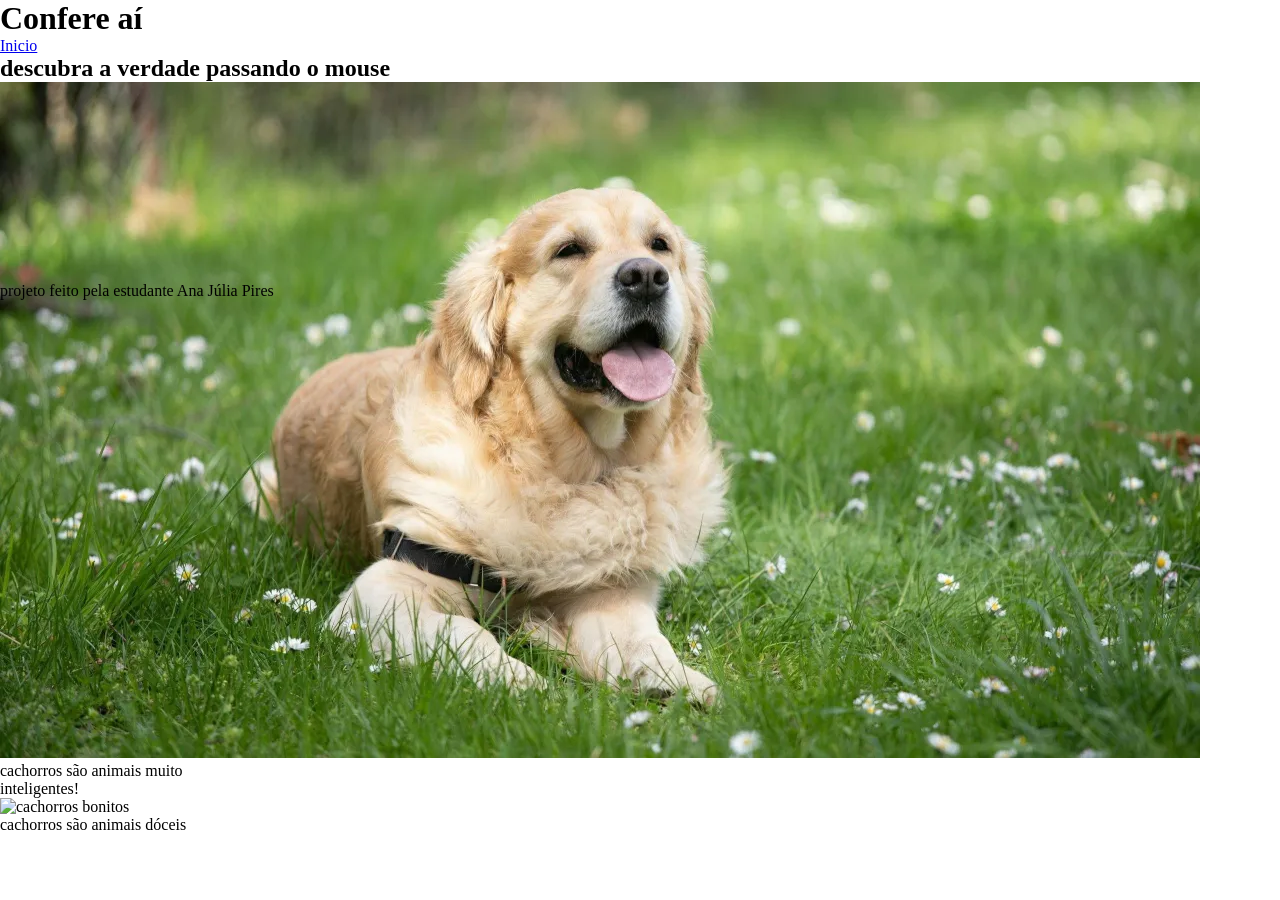
==== index.html @ d046586c "quase" ====
<!DOCTYPE html>
<html lang="pt-br">
<head>
    <meta charset="UTF-8">
    <meta name="viewport" content="width=device-width, initial-scale=1.0">
    <link rel="stylesheet" href="estilos.css"/>
    <title>projeto escolar</title>
</head>
<body>
    <header class=" Cabeçalho">
        <h1>Confere aí</h1>
        <nav>
            <a href="#">Inicio</a>
        </nav>
    </header>
    <main>
        <h2>descubra a verdade passando o mouse</h2>
        <article class="cartao">
            <div clas="cartão-interno">
                <div class="cartão-frente">
                    <img src= "golden-retriever-e1724717504584.webp" alt="cachorros" class="cartão-imagem">
                    <p>cachorros são animais muito inteligentes!</p>
                </div>
                <div class="cartão-verso">
                    <img scr= "golden-retriever-e1724717504584" alt="cachorros bonitos" class="cartão-imagem">
                    <p>cachorros são animais dóceis</p>
                </div>
            </div>
        </article>
    </main>
    <footer>
        <p>projeto feito pela estudante Ana Júlia Pires</p>
    </footer>
</body>
---- estilos.css ----
* {
    margin: 0;
    padding: 0;
}

.cabecalho {
    padding: 15px 25px;
}

.cartao {
    width: 260px;
    height: 200px;
}

.cartao-imagem {
    width: 100%;
}
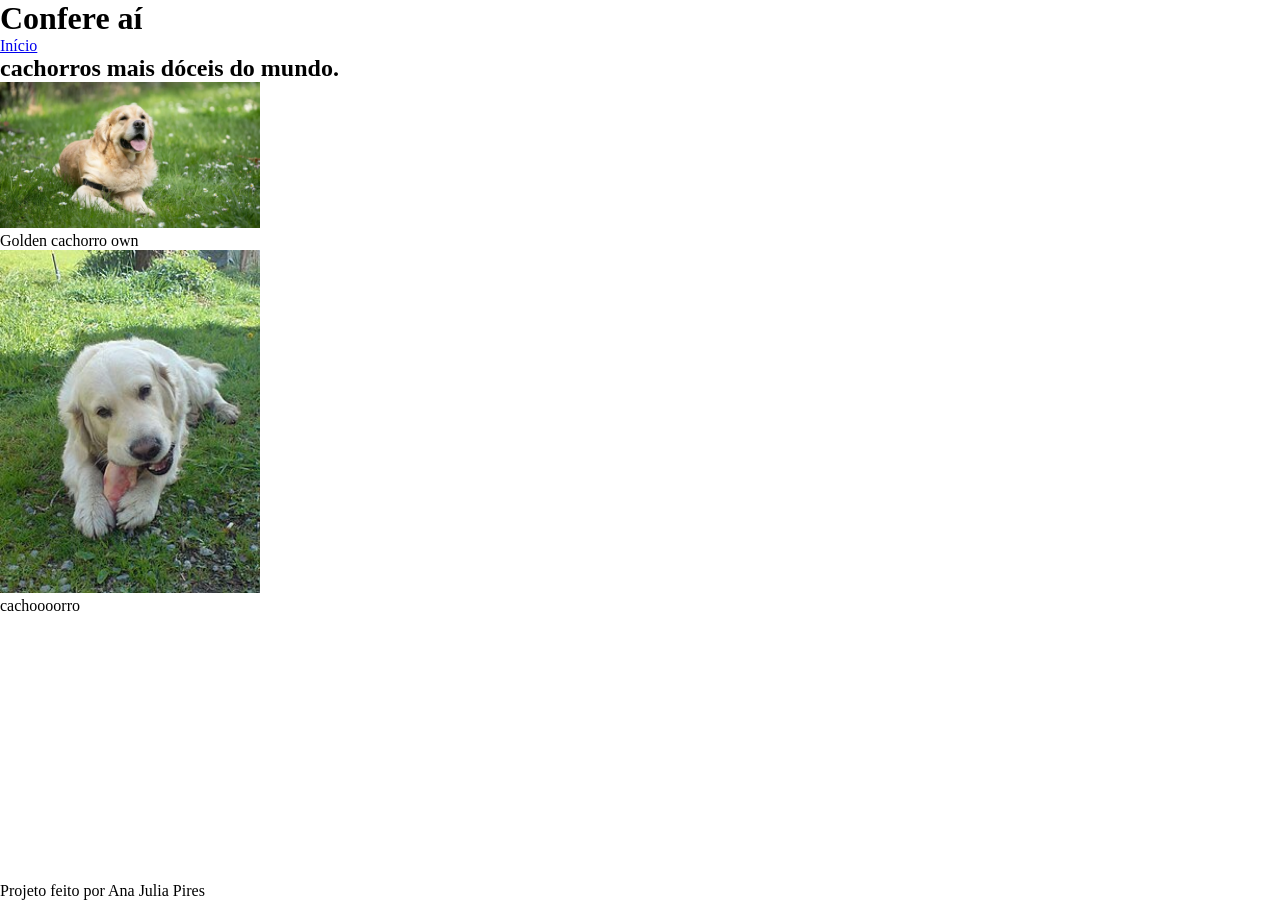
==== commit 558b95f7: "quase" ====
--- a/index.html
+++ b/index.html
@@ -4,32 +4,31 @@
     <meta charset="UTF-8">
     <meta name="viewport" content="width=device-width, initial-scale=1.0">
     <link rel="stylesheet" href="estilos.css"/>
-    <title>projeto escolar</title>
+    <title>Document</title>
 </head>
 <body>
-    <header class=" Cabeçalho">
-        <h1>Confere aí</h1>
-        <nav>
-            <a href="#">Inicio</a>
-        </nav>
-    </header>
-    <main>
-        <h2>descubra a verdade passando o mouse</h2>
-        <article class="cartao">
-            <div clas="cartão-interno">
-                <div class="cartão-frente">
-                    <img src= "golden-retriever-e1724717504584.webp" alt="cachorros" class="cartão-imagem">
-                    <p>cachorros são animais muito inteligentes!</p>
-                </div>
-                <div class="cartão-verso">
-                    <img scr= "golden-retriever-e1724717504584" alt="cachorros bonitos" class="cartão-imagem">
-                    <p>cachorros são animais dóceis</p>
-                </div>
-            </div>
-        </article>
-    </main>
-    <footer>
-        <p>projeto feito pela estudante Ana Júlia Pires</p>
-    </footer>
+  <header>
+    <h1>Confere aí</h1>
+    <nav>
+      <a href="#" class="cabecalho-link">Início</a>
+    </nav>
+  </header>
+  <main>
+    <h2>cachorros mais dóceis do mundo.</h2>
+    <article class="cartao">
+      <div class="cartao-interno">
+        <div class="cartao-frente">
+          <img src="golden-retriever-e1724717504584.webp" alt="fofurices" class="cartao-imagem">
+          <p>Golden cachorro own</p>
+        </div>
+        <div class="cartao-verso">
+          <img src="Golden_retriever_eating_pigs_foot.jpg" alt="cachorrinhos own" class="cartao-imagem">
+          <p>cachoooorro</p>
+        </div>
+      </div>
+    </article>
+  </main>
+  <footer>
+    <p>Projeto feito por Ana Julia Pires</p>
+  </footer>
 </body>
-
--- a/estilos.css
+++ b/estilos.css
@@ -5,6 +5,10 @@
 
 .cabecalho {
     padding: 15px 25px;
+    display: flex;
+    justify-content: space-between;
+    align-items: center;
+    background-color:rgb(212, 58, 109);
 }
 
 .cartao {
@@ -14,4 +18,18 @@
 
 .cartao-imagem {
     width: 100%;
+}
+
+body {
+    display: flex;
+    flex-direction: column;
+    min-height: 100vh;
+}
+
+main {
+    flex: 1;
+}
+
+.cbecalho-link{
+    color:rgb(238, 117, 222);
 }
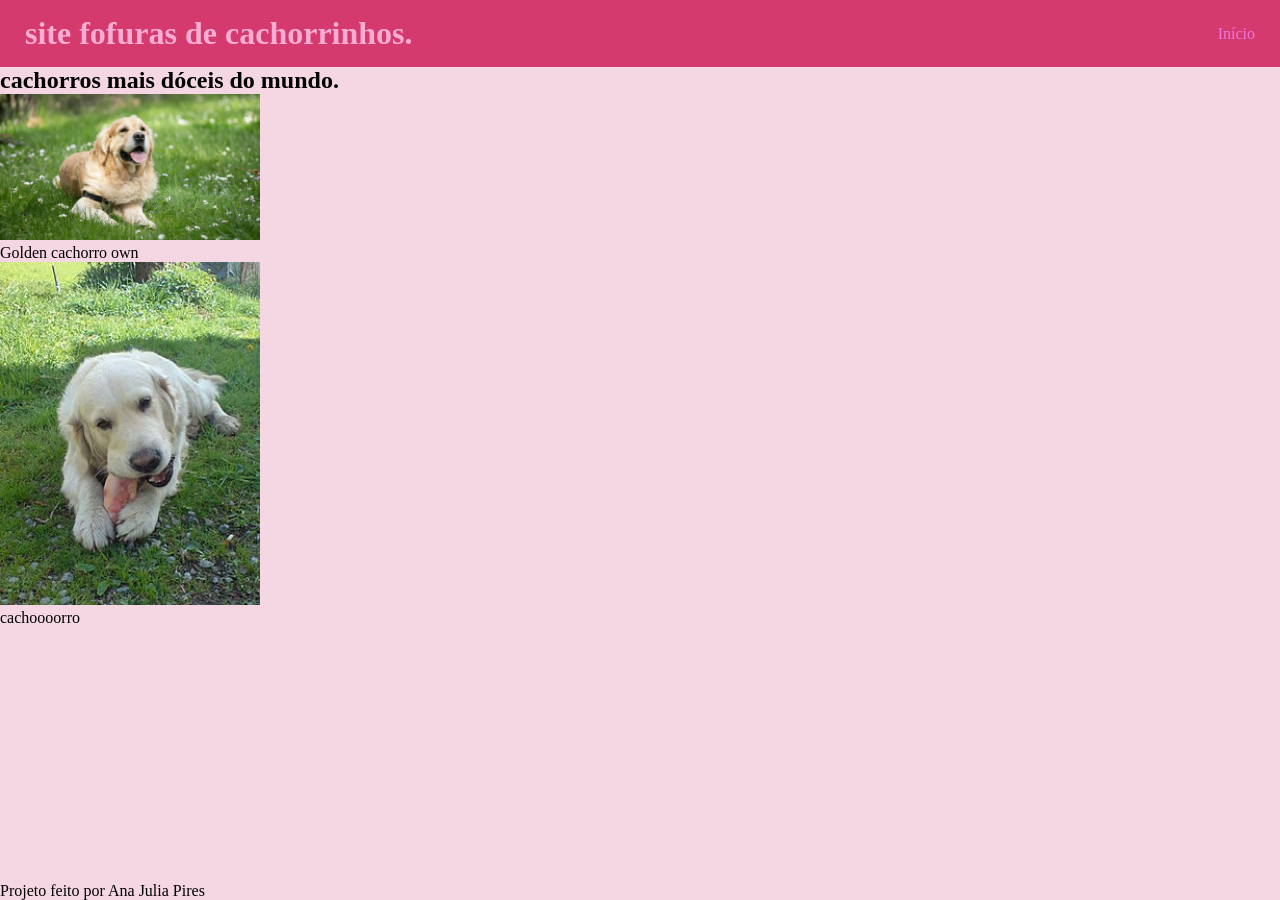
==== commit e41ce341: "quase" ====
--- a/index.html
+++ b/index.html
@@ -7,8 +7,8 @@
     <title>Document</title>
 </head>
 <body>
-  <header>
-    <h1>Confere aí</h1>
+  <header class="cabecalho">
+    <h1>site fofuras de cachorrinhos.</h1>
     <nav>
       <a href="#" class="cabecalho-link">Início</a>
     </nav>
--- a/estilos.css
+++ b/estilos.css
@@ -24,12 +24,18 @@
     display: flex;
     flex-direction: column;
     min-height: 100vh;
+    background-color: rgb(245, 215, 227);
 }
 
 main {
     flex: 1;
 }
 
-.cbecalho-link{
+.cabecalho-link{
     color:rgb(238, 117, 222);
+    text-decoration: rgb(255, 29, 104);
+}
+
+h1{
+    color:rgb(250, 172, 211);
 }
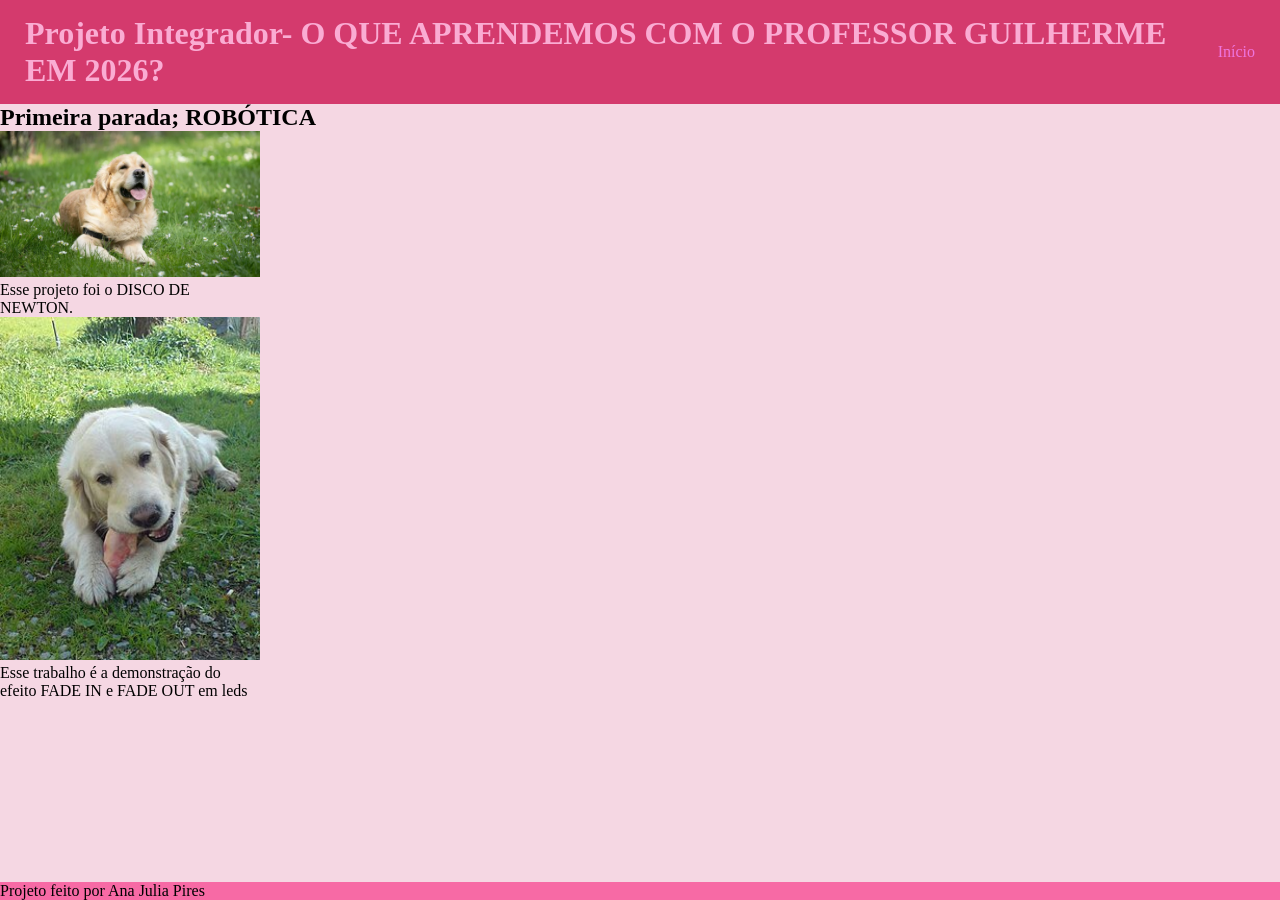
==== commit 174c1ddd: "quase" ====
--- a/index.html
+++ b/index.html
@@ -8,22 +8,22 @@
 </head>
 <body>
   <header class="cabecalho">
-    <h1>site fofuras de cachorrinhos.</h1>
+    <h1>Projeto Integrador- O QUE APRENDEMOS COM O PROFESSOR GUILHERME EM 2026?</h1>
     <nav>
       <a href="#" class="cabecalho-link">Início</a>
     </nav>
   </header>
   <main>
-    <h2>cachorros mais dóceis do mundo.</h2>
+    <h2>Primeira parada; ROBÓTICA</h2>
     <article class="cartao">
       <div class="cartao-interno">
         <div class="cartao-frente">
           <img src="golden-retriever-e1724717504584.webp" alt="fofurices" class="cartao-imagem">
-          <p>Golden cachorro own</p>
+          <p>Esse projeto foi o DISCO DE NEWTON. </p>
         </div>
         <div class="cartao-verso">
           <img src="Golden_retriever_eating_pigs_foot.jpg" alt="cachorrinhos own" class="cartao-imagem">
-          <p>cachoooorro</p>
+          <p>Esse trabalho é a demonstração do efeito FADE IN e FADE OUT em leds</p>
         </div>
       </div>
     </article>
--- a/estilos.css
+++ b/estilos.css
@@ -38,4 +38,8 @@
 
 h1{
     color:rgb(250, 172, 211);
+}
+
+footer {
+    background-color: rgb(247, 106, 165);
 }
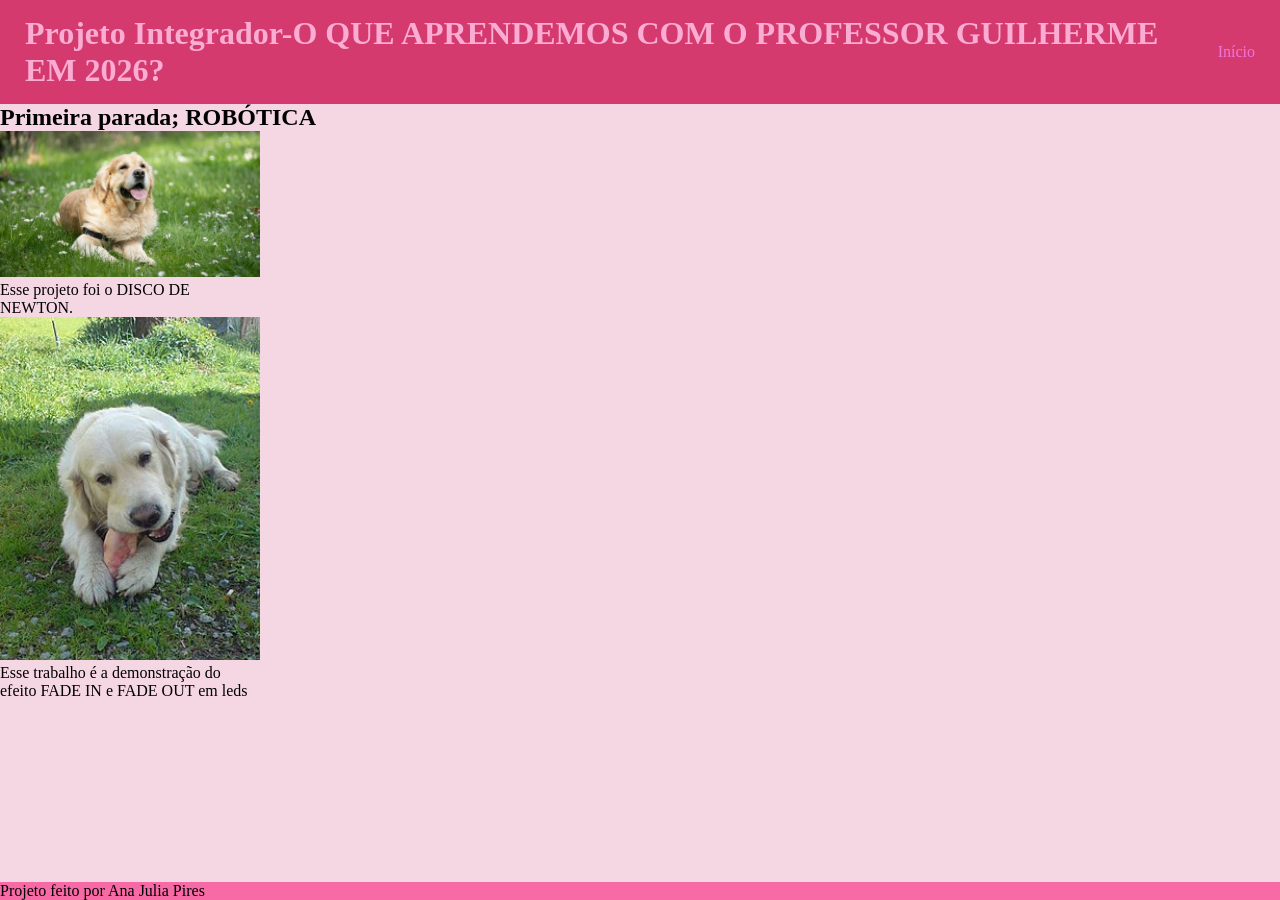
==== commit 47f362da: "quase" ====
--- a/index.html
+++ b/index.html
@@ -8,7 +8,7 @@
 </head>
 <body>
   <header class="cabecalho">
-    <h1>Projeto Integrador- O QUE APRENDEMOS COM O PROFESSOR GUILHERME EM 2026?</h1>
+    <h1>Projeto Integrador-O QUE APRENDEMOS COM O PROFESSOR GUILHERME EM 2026?</h1>
     <nav>
       <a href="#" class="cabecalho-link">Início</a>
     </nav>
@@ -18,11 +18,11 @@
     <article class="cartao">
       <div class="cartao-interno">
         <div class="cartao-frente">
-          <img src="golden-retriever-e1724717504584.webp" alt="fofurices" class="cartao-imagem">
+          <img src="golden-retriever-e1724717504584.webp" alt="robotica projeto 1" class="cartao-imagem">
           <p>Esse projeto foi o DISCO DE NEWTON. </p>
         </div>
         <div class="cartao-verso">
-          <img src="Golden_retriever_eating_pigs_foot.jpg" alt="cachorrinhos own" class="cartao-imagem">
+          <img src="Golden_retriever_eating_pigs_foot.jpg" alt="robotica projeto 2" class="cartao-imagem">
           <p>Esse trabalho é a demonstração do efeito FADE IN e FADE OUT em leds</p>
         </div>
       </div>
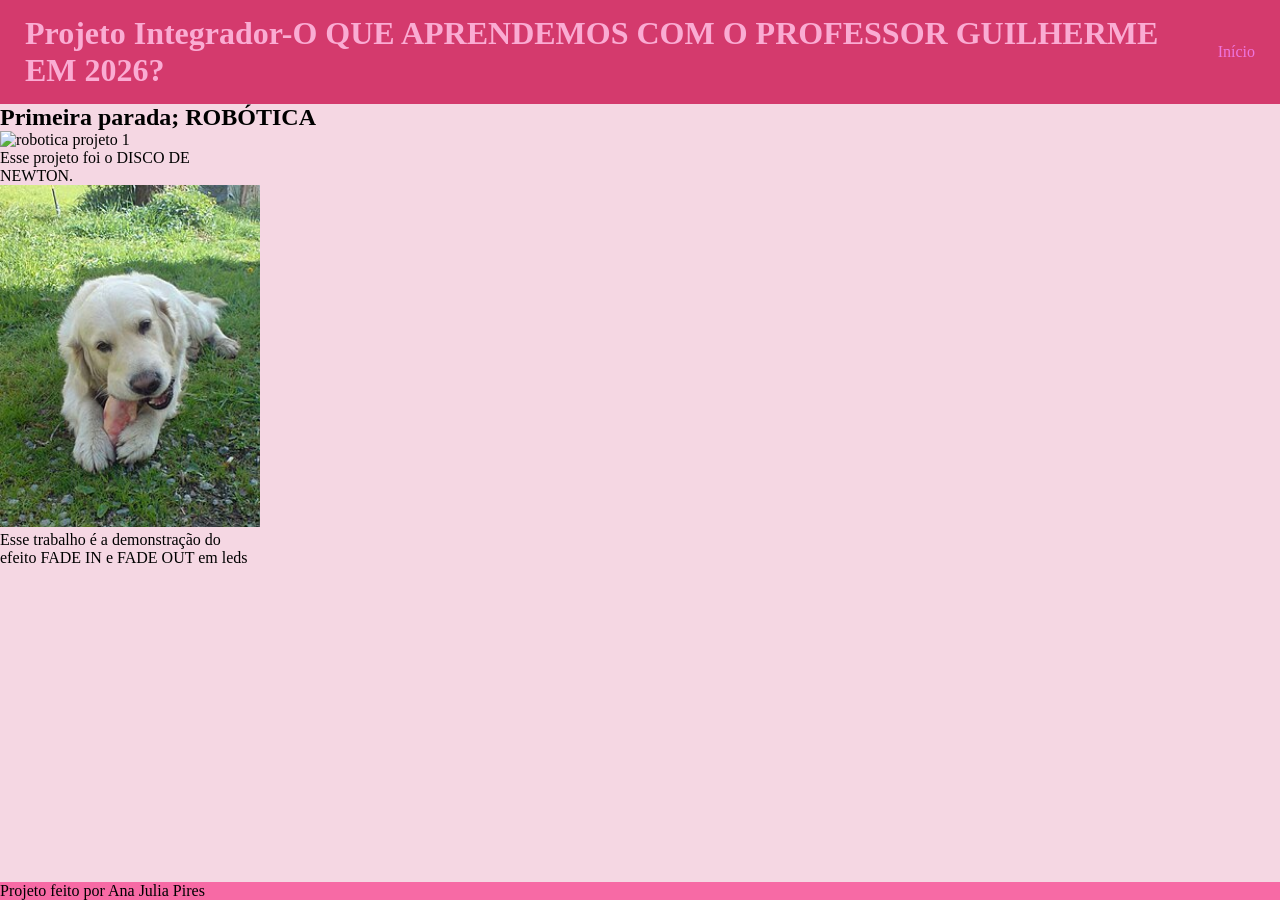
==== commit e8171ecf: "quase bb" ====
--- a/index.html
+++ b/index.html
@@ -18,7 +18,7 @@
     <article class="cartao">
       <div class="cartao-interno">
         <div class="cartao-frente">
-          <img src="golden-retriever-e1724717504584.webp" alt="robotica projeto 1" class="cartao-imagem">
+          <img src="https://drive.google.com/file/d/1syHKzq0uMMxhqhS8EfegOEpYXE514Q82/view?usp=sharing" alt="robotica projeto 1" class="cartao-imagem">
           <p>Esse projeto foi o DISCO DE NEWTON. </p>
         </div>
         <div class="cartao-verso">
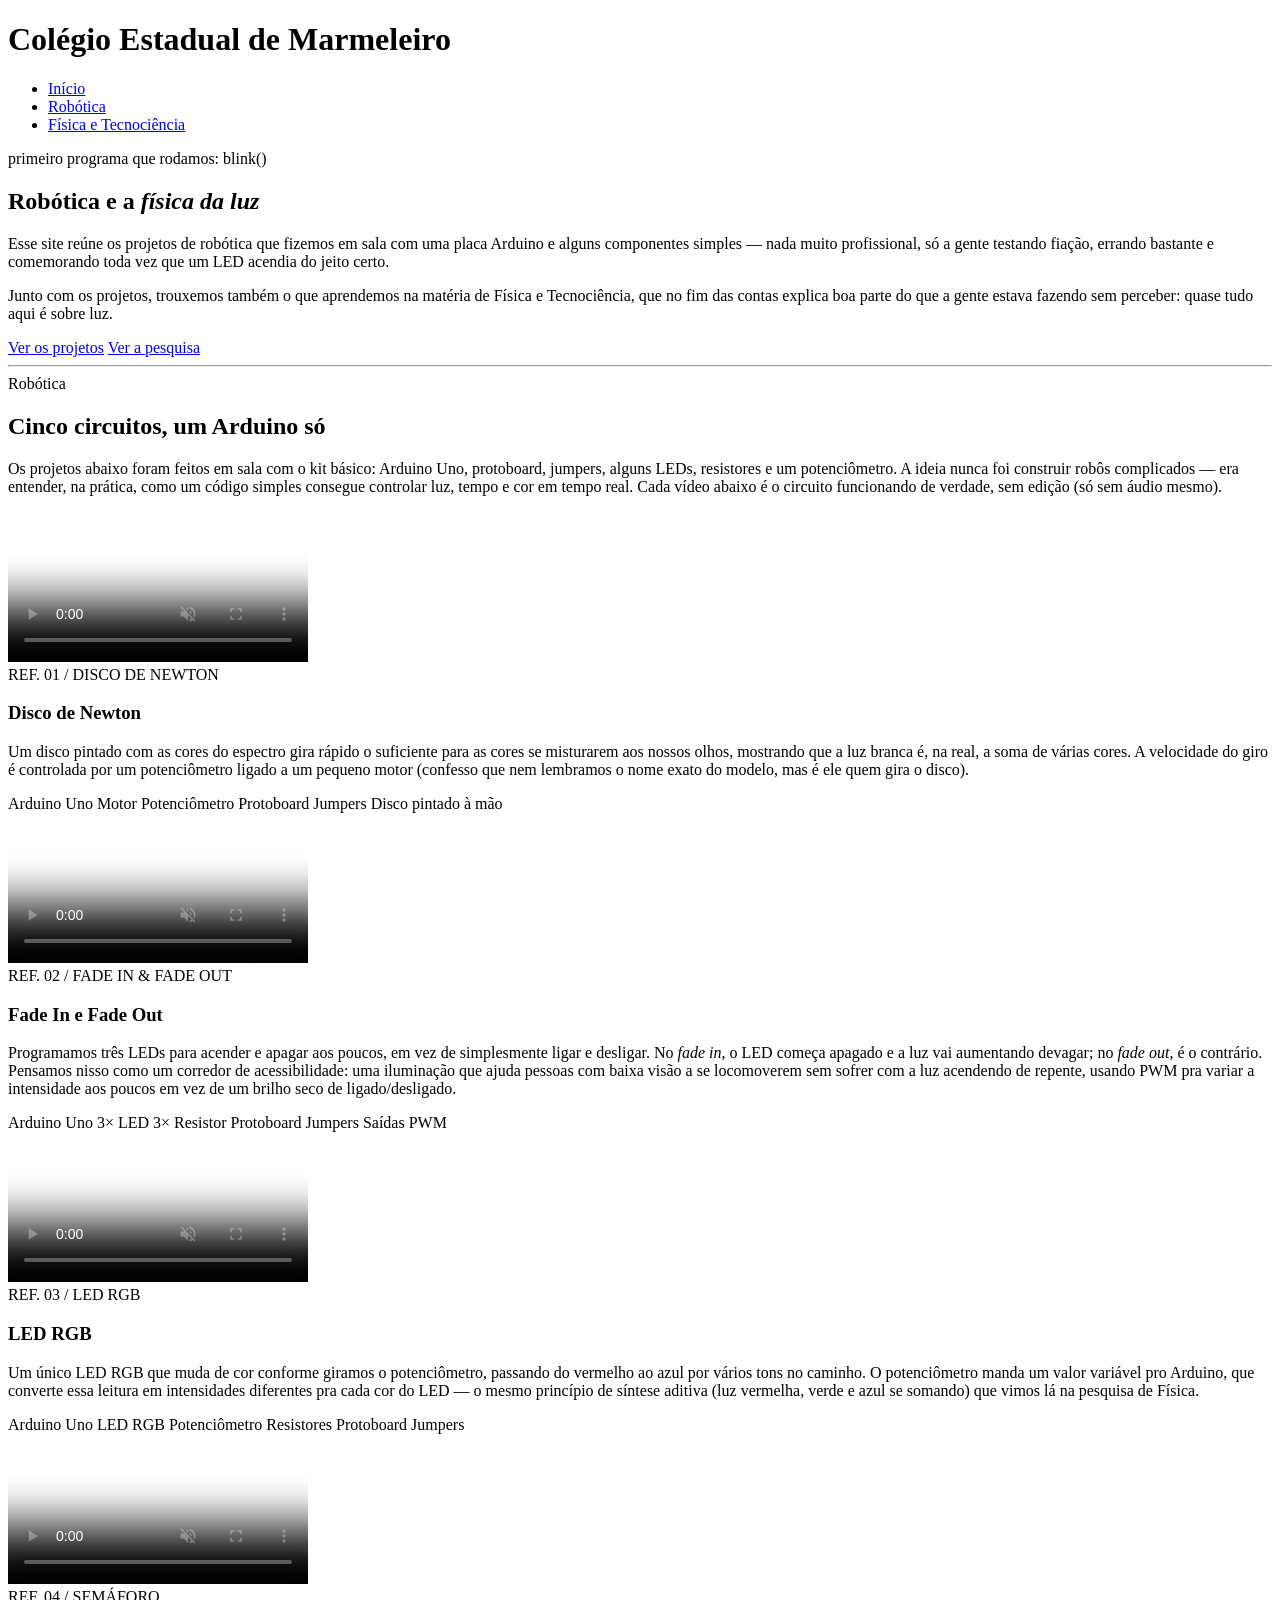
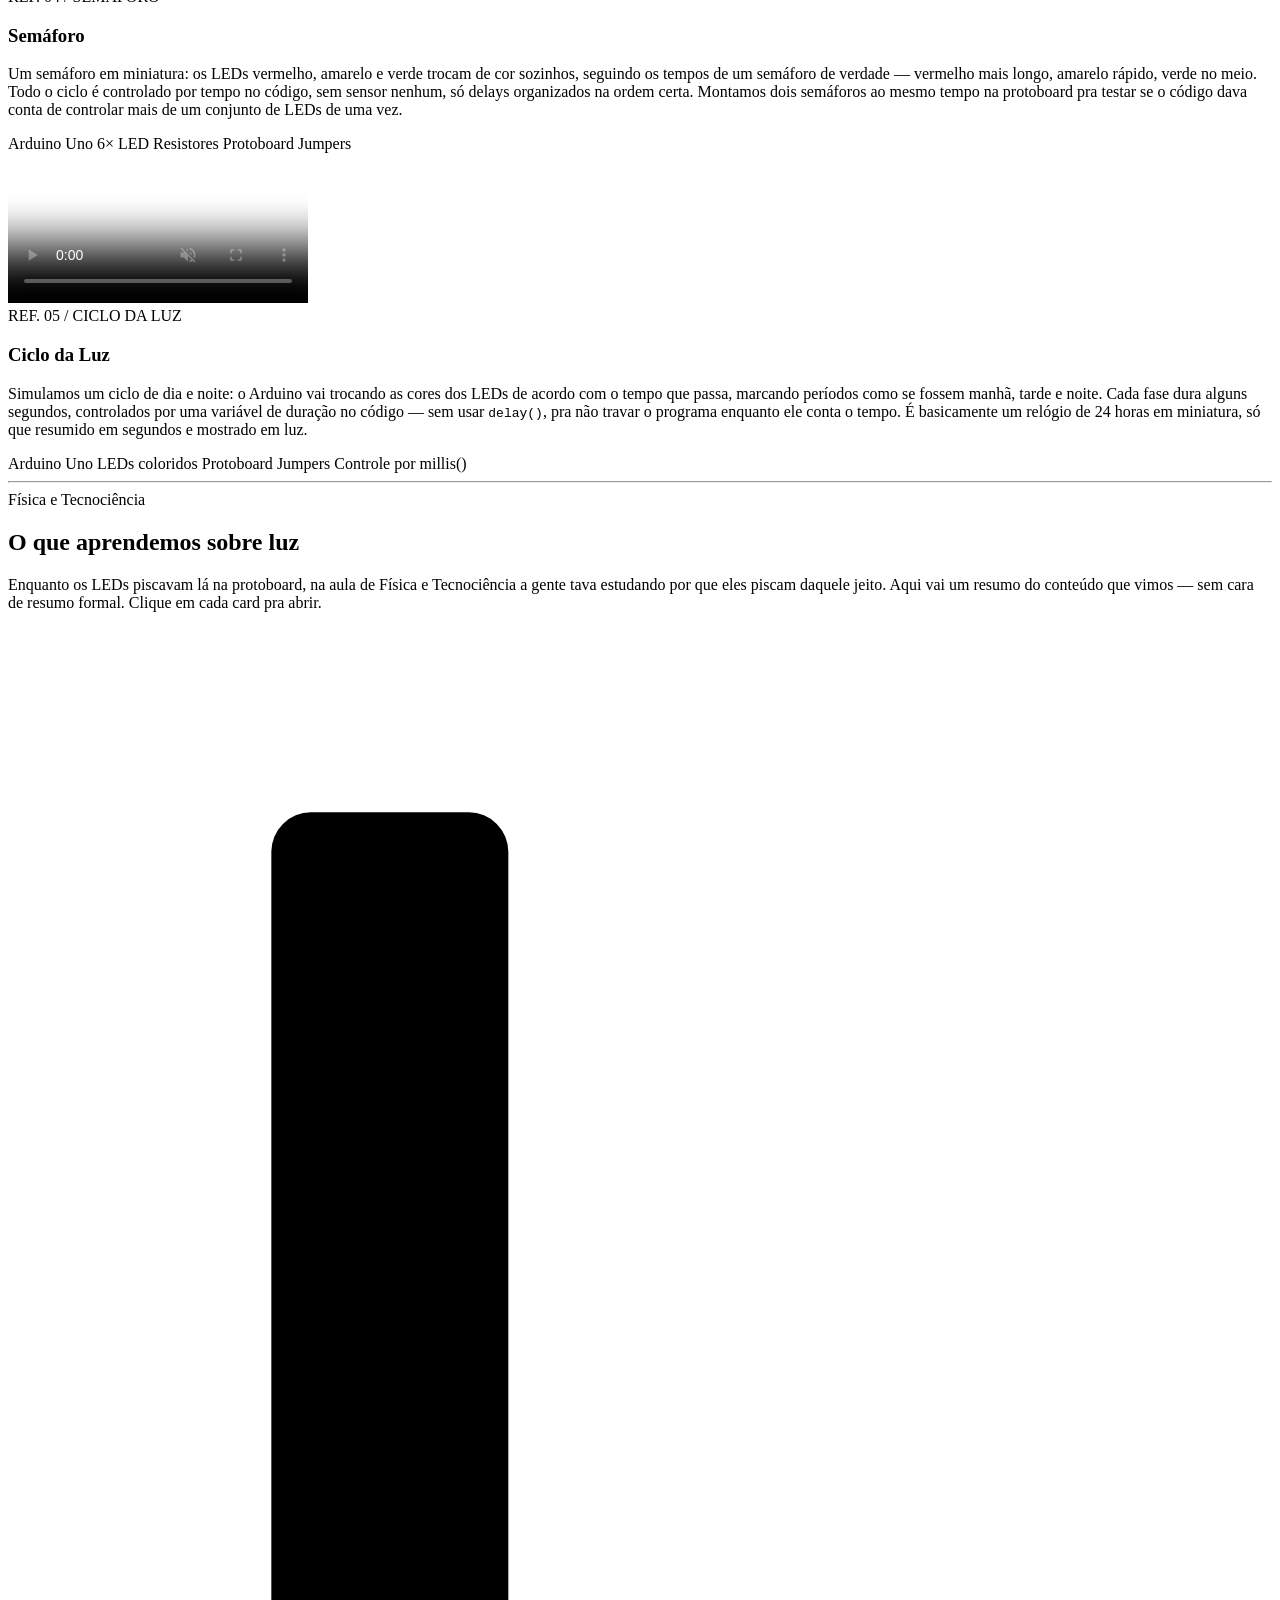
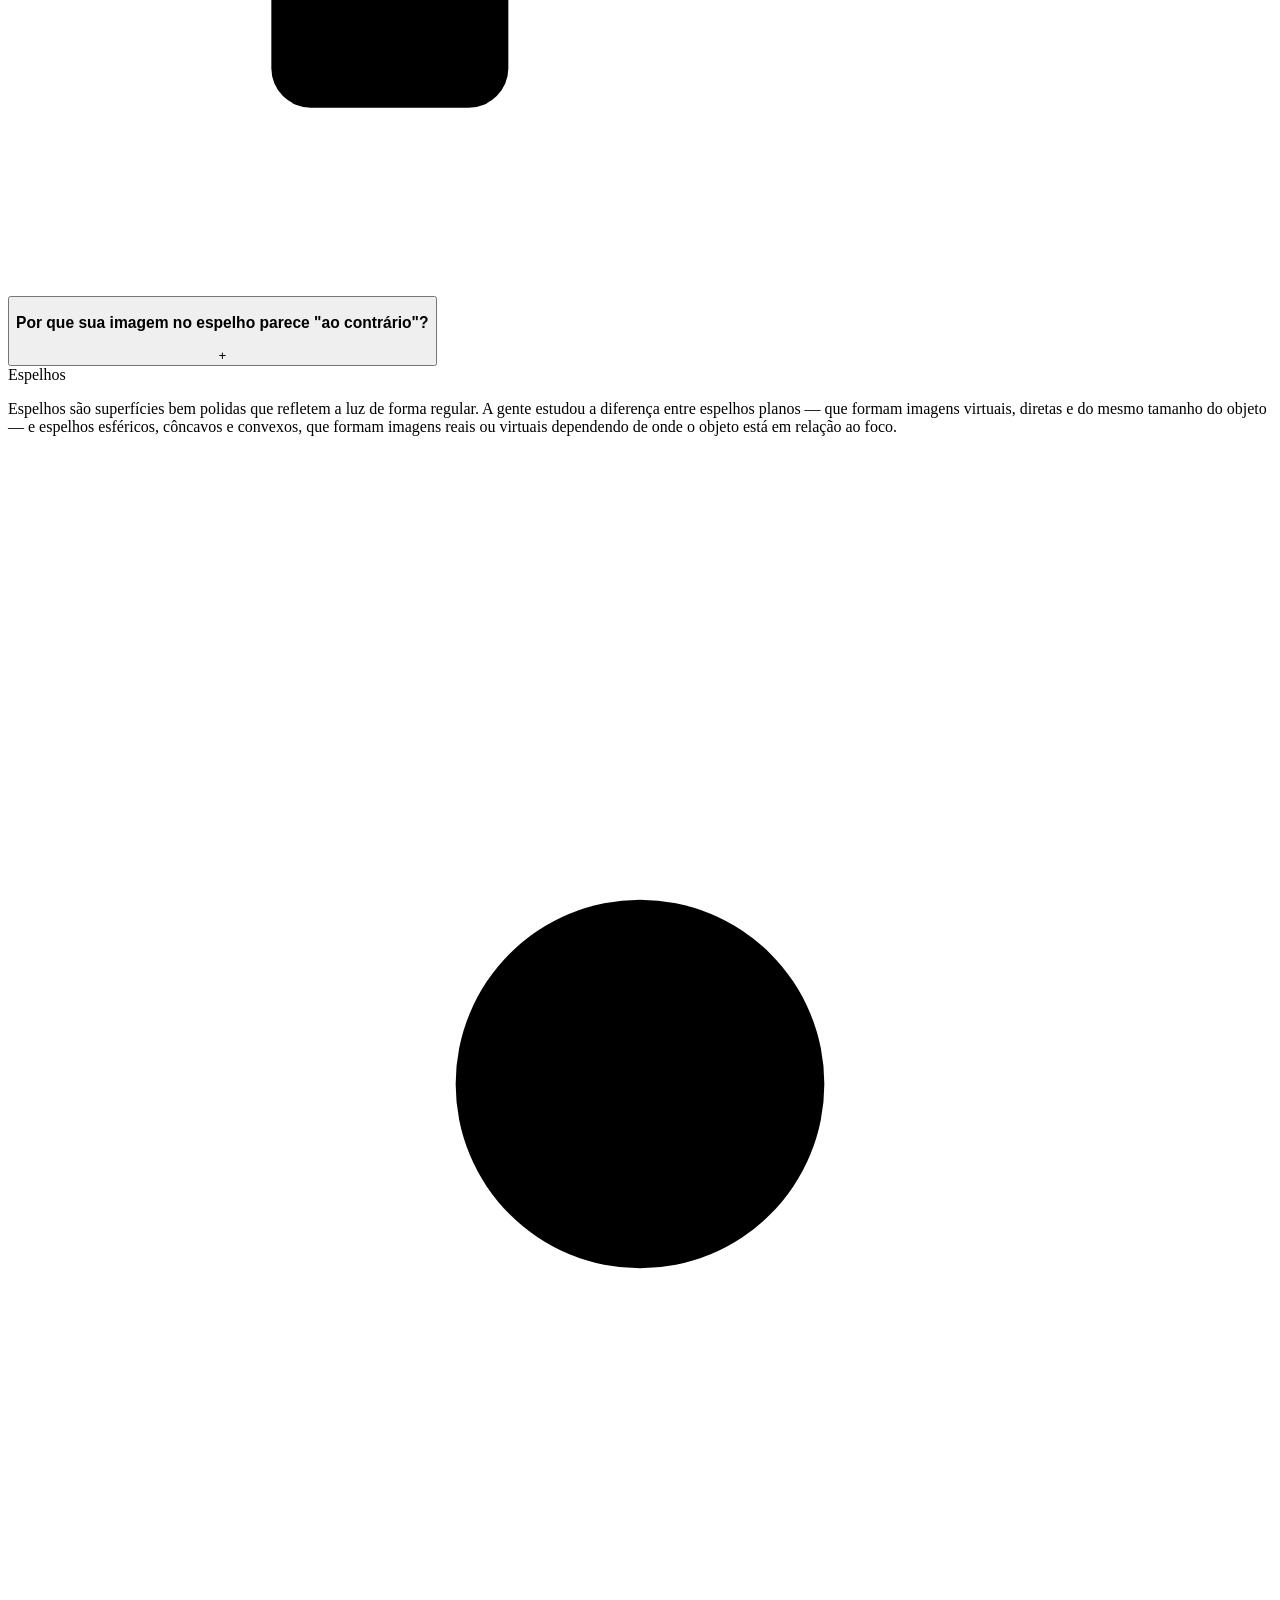
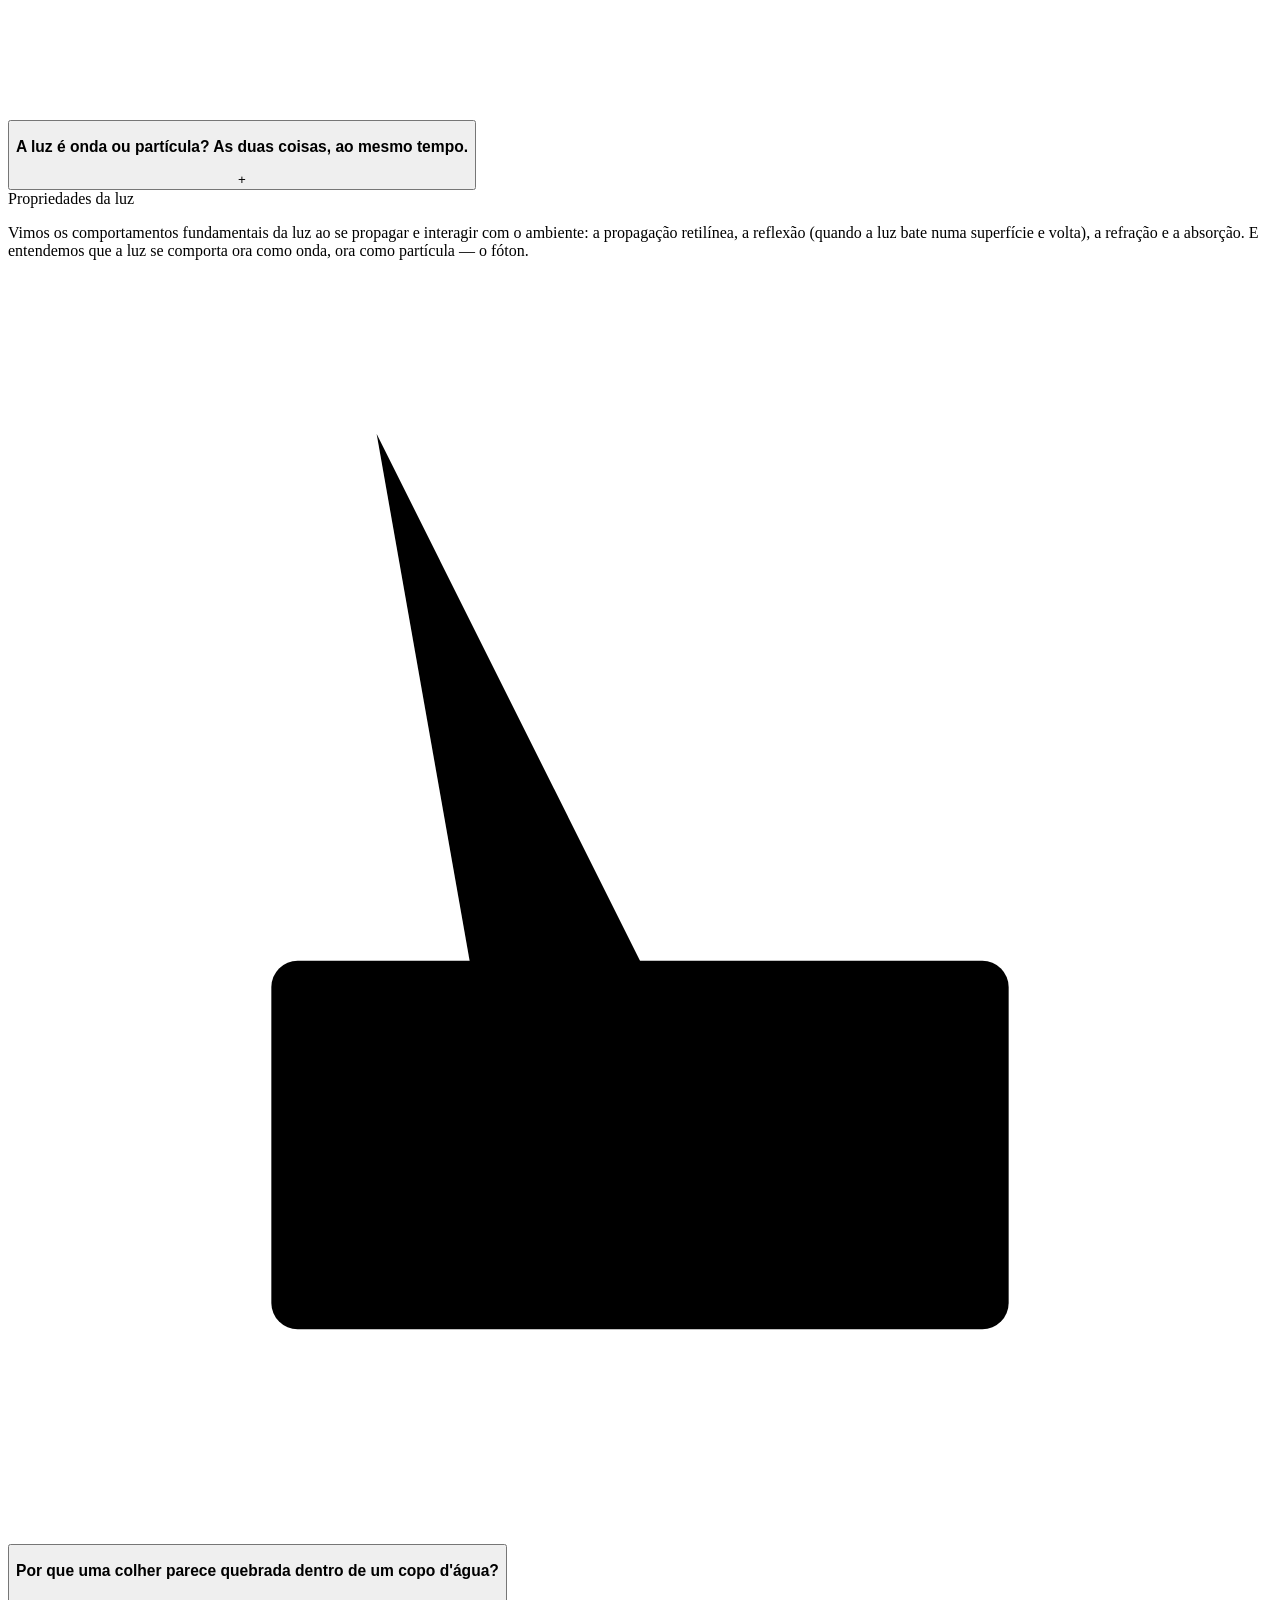
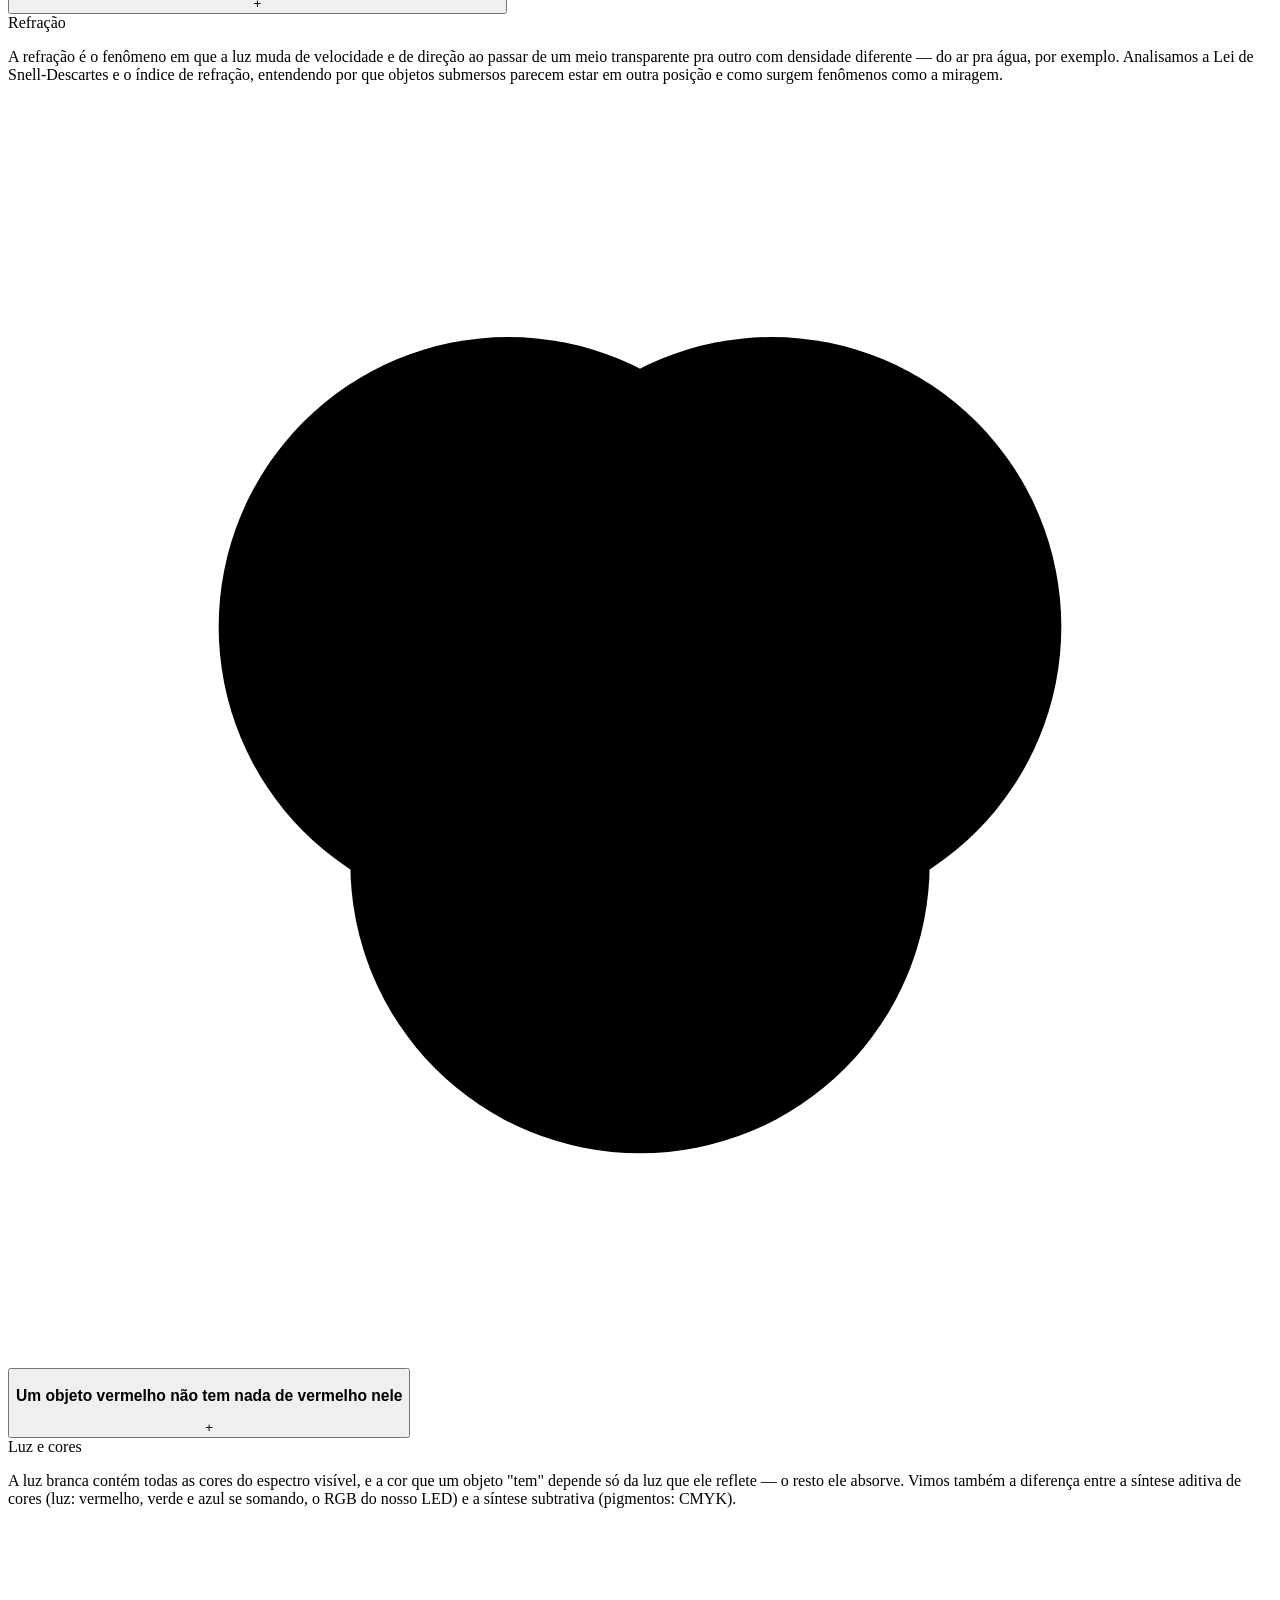
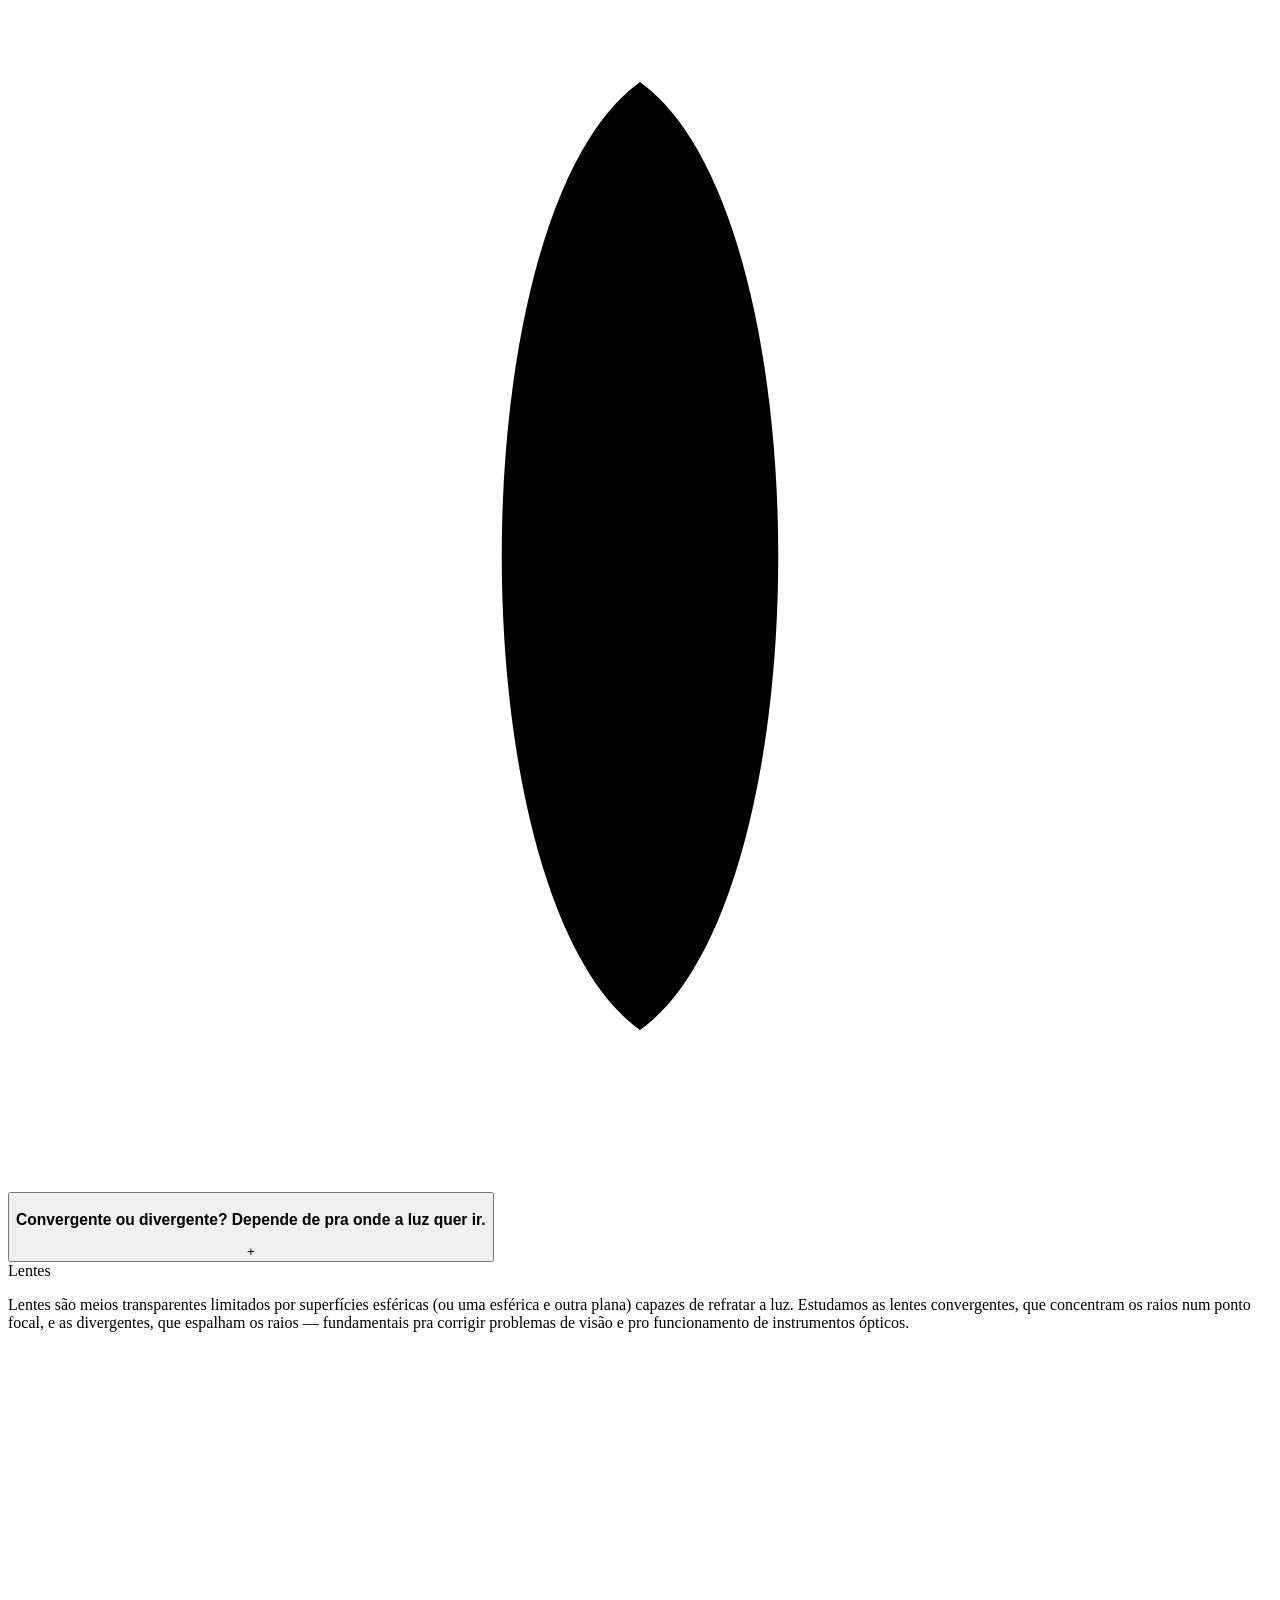
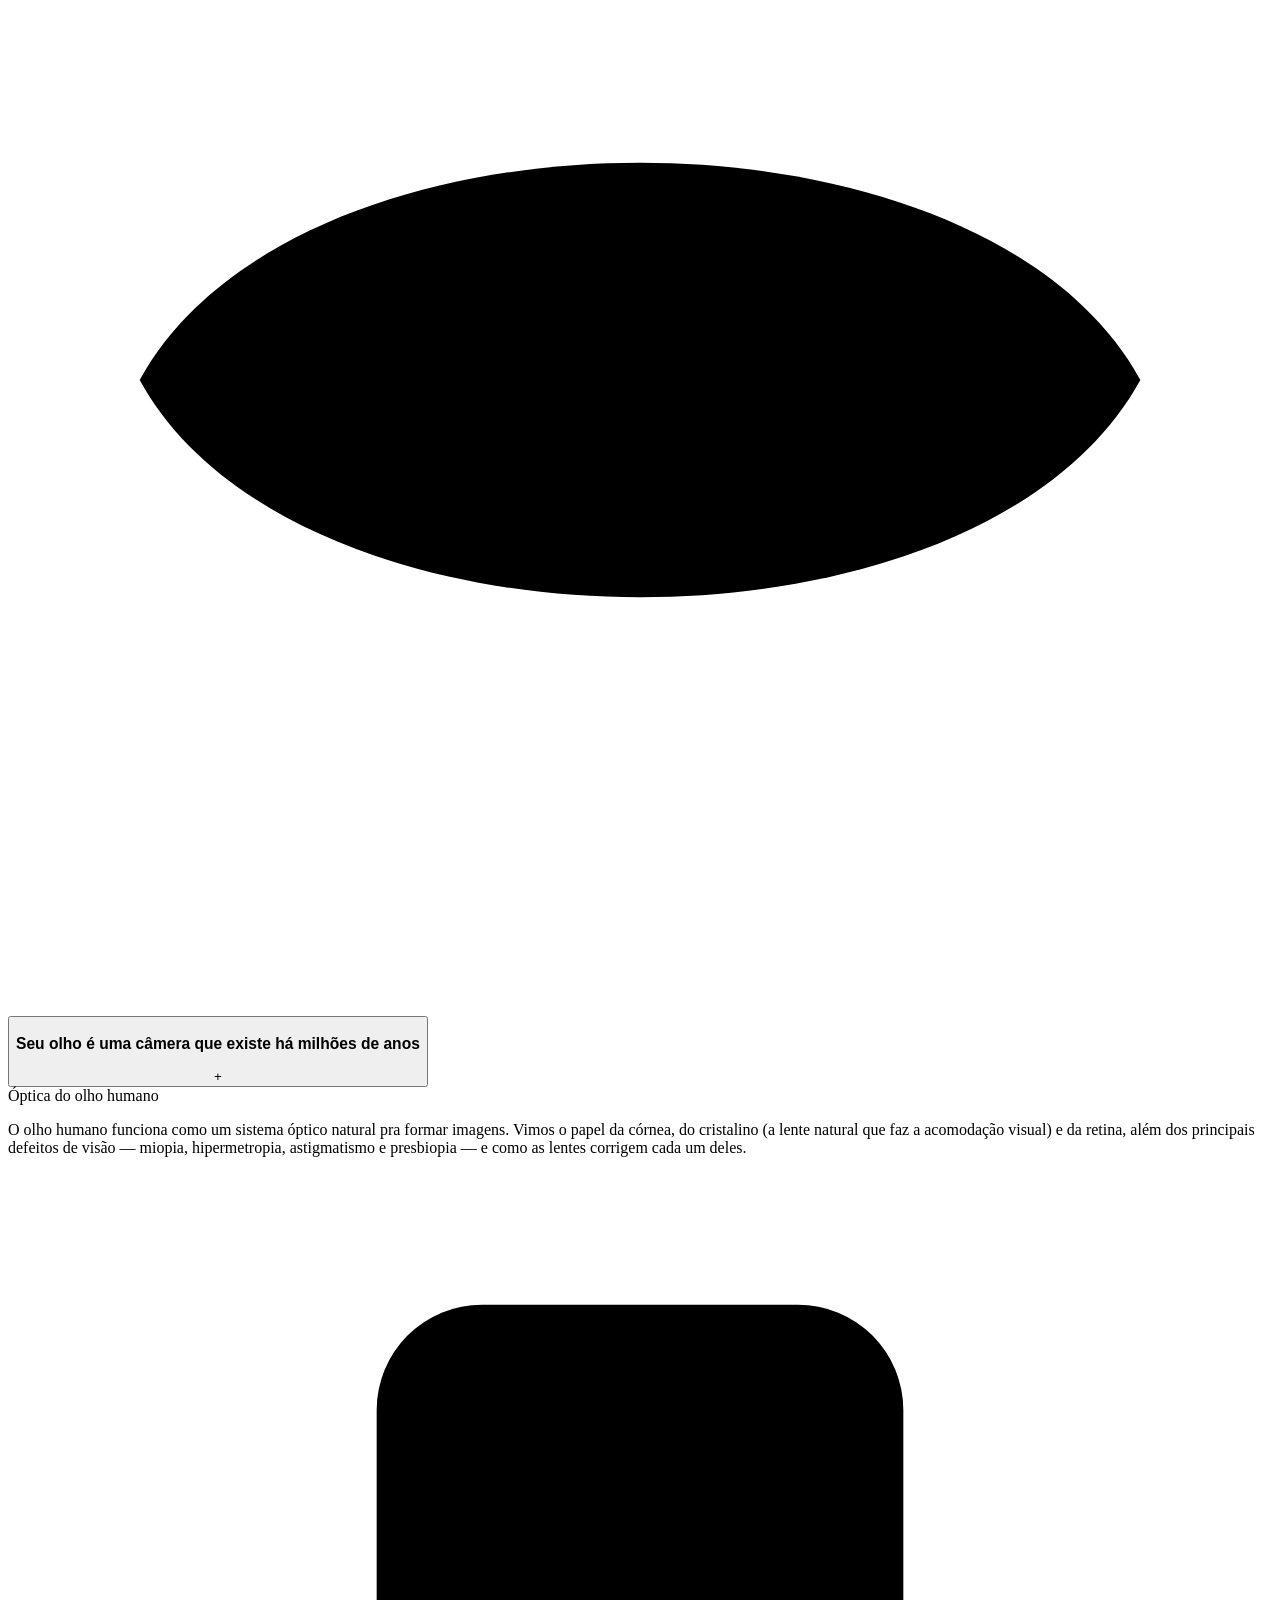
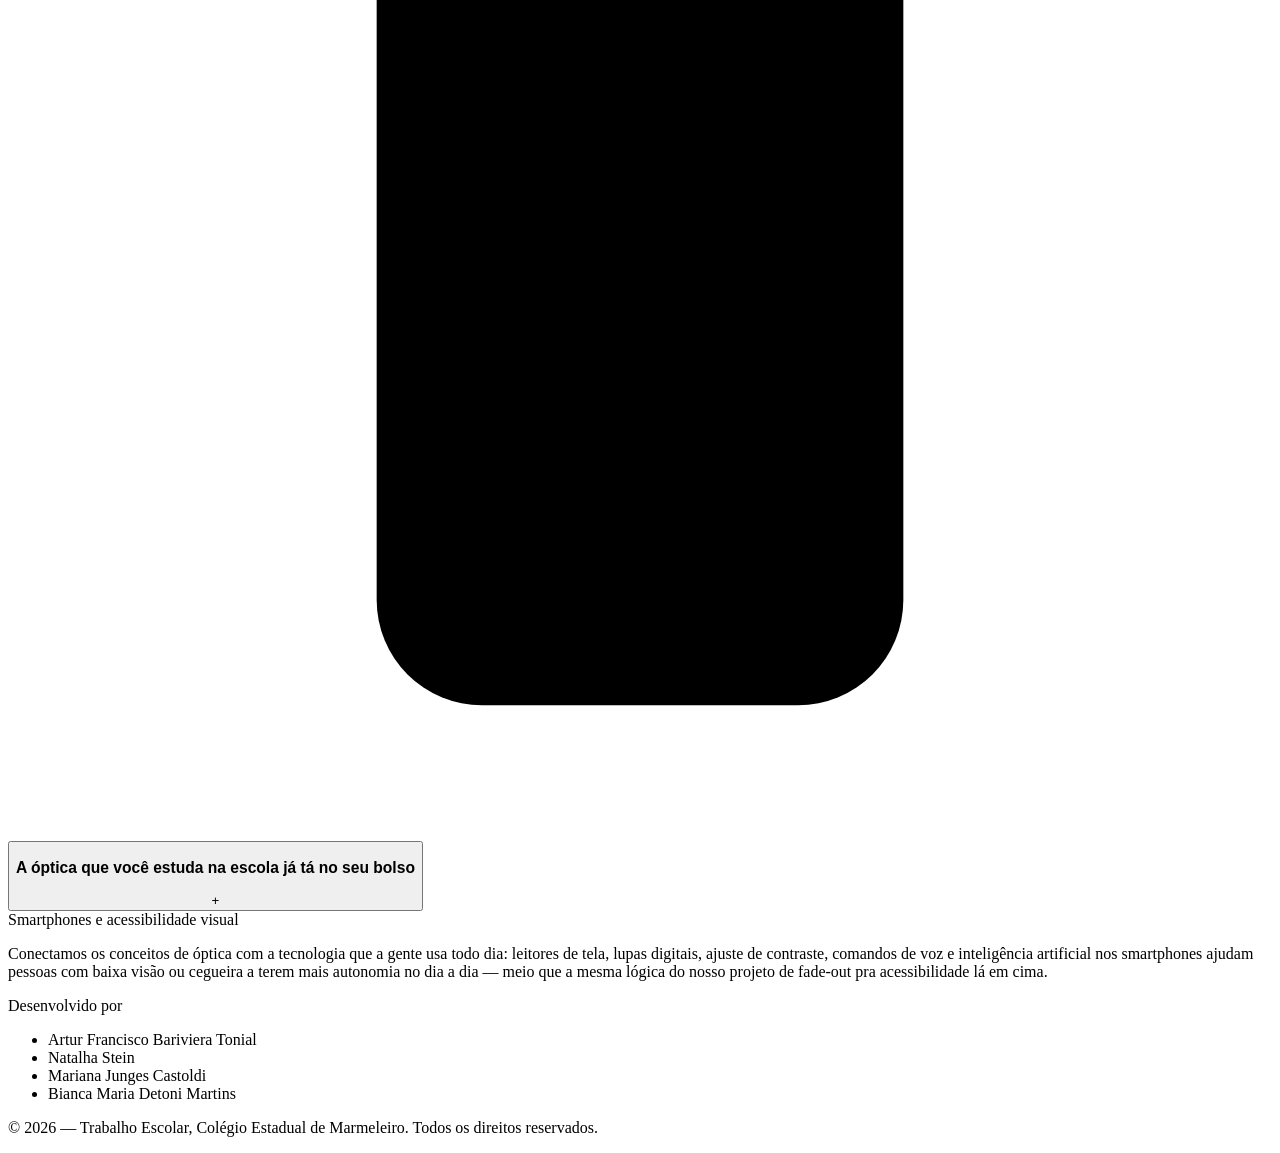
==== commit 6cb02f0c: "Rename files/index.html to index.html" ====
--- a/index.html
+++ b/index.html
@@ -1,34 +1,331 @@
 <!DOCTYPE html>
-<html lang="pt-br">
+<html lang="pt-BR">
 <head>
     <meta charset="UTF-8">
     <meta name="viewport" content="width=device-width, initial-scale=1.0">
-    <link rel="stylesheet" href="estilos.css"/>
-    <title>Document</title>
+    <title>Robótica & a Física da Luz | Colégio Estadual de Marmeleiro</title>
+    <link rel="stylesheet" href="styles.css">
 </head>
 <body>
-  <header class="cabecalho">
-    <h1>Projeto Integrador-O QUE APRENDEMOS COM O PROFESSOR GUILHERME EM 2026?</h1>
-    <nav>
-      <a href="#" class="cabecalho-link">Início</a>
-    </nav>
-  </header>
-  <main>
-    <h2>Primeira parada; ROBÓTICA</h2>
-    <article class="cartao">
-      <div class="cartao-interno">
-        <div class="cartao-frente">
-          <img src="https://drive.google.com/file/d/1syHKzq0uMMxhqhS8EfegOEpYXE514Q82/view?usp=sharing" alt="robotica projeto 1" class="cartao-imagem">
-          <p>Esse projeto foi o DISCO DE NEWTON. </p>
+
+    <header>
+        <div class="nav-container">
+            <div class="logo">
+                <h1>Colégio <span>Estadual de Marmeleiro</span></h1>
+            </div>
+            <nav>
+                <ul>
+                    <li><a href="#inicio">Início</a></li>
+                    <li><a href="#robotica">Robótica</a></li>
+                    <li><a href="#fisica">Física e Tecnociência</a></li>
+                </ul>
+            </nav>
         </div>
-        <div class="cartao-verso">
-          <img src="Golden_retriever_eating_pigs_foot.jpg" alt="robotica projeto 2" class="cartao-imagem">
-          <p>Esse trabalho é a demonstração do efeito FADE IN e FADE OUT em leds</p>
-        </div>
-      </div>
-    </article>
-  </main>
-  <footer>
-    <p>Projeto feito por Ana Julia Pires</p>
-  </footer>
+    </header>
+
+    <main>
+
+        <!-- ================= INÍCIO ================= -->
+        <section id="inicio">
+            <div class="hero-inner">
+                <span class="hero-kicker"><span class="led-dot"></span> primeiro programa que rodamos: blink()</span>
+
+                <h1>Robótica e a <em>física da luz</em></h1>
+
+                <p class="hero-lede">Esse site reúne os projetos de robótica que fizemos em sala com uma placa Arduino e alguns componentes simples — nada muito profissional, só a gente testando fiação, errando bastante e comemorando toda vez que um LED acendia do jeito certo.</p>
+
+                <p class="hero-lede-2">Junto com os projetos, trouxemos também o que aprendemos na matéria de Física e Tecnociência, que no fim das contas explica boa parte do que a gente estava fazendo sem perceber: quase tudo aqui é sobre luz.</p>
+
+                <div class="hero-ctas">
+                    <a href="#robotica" class="btn btn-primario">Ver os projetos</a>
+                    <a href="#fisica" class="btn btn-secundario">Ver a pesquisa</a>
+                </div>
+            </div>
+        </section>
+
+        <hr class="divisor">
+
+        <!-- ================= ROBÓTICA ================= -->
+        <section id="robotica">
+            <div class="wrap">
+                <span class="eyebrow">Robótica</span>
+                <h2 class="section-heading">Cinco circuitos, um Arduino só</h2>
+                <p class="section-lede">Os projetos abaixo foram feitos em sala com o kit básico: Arduino Uno, protoboard, jumpers, alguns LEDs, resistores e um potenciômetro. A ideia nunca foi construir robôs complicados — era entender, na prática, como um código simples consegue controlar luz, tempo e cor em tempo real. Cada vídeo abaixo é o circuito funcionando de verdade, sem edição (só sem áudio mesmo).</p>
+
+                <div class="projetos">
+
+                    <!-- Projeto 1: Disco de Newton -->
+                    <article class="projeto">
+                        <div class="projeto-midia">
+                            <div class="tela">
+                                <video src="videos/disco-newton.mp4" poster="videos/posters/disco-newton.jpg" controls muted loop playsinline preload="metadata"></video>
+                            </div>
+                        </div>
+                        <div class="projeto-texto">
+                            <span class="projeto-ref">REF. 01 / DISCO DE NEWTON</span>
+                            <h3>Disco de Newton</h3>
+                            <p>Um disco pintado com as cores do espectro gira rápido o suficiente para as cores se misturarem aos nossos olhos, mostrando que a luz branca é, na real, a soma de várias cores. A velocidade do giro é controlada por um potenciômetro ligado a um pequeno motor (confesso que nem lembramos o nome exato do modelo, mas é ele quem gira o disco).</p>
+                            <div class="componentes">
+                                <span>Arduino Uno</span>
+                                <span>Motor</span>
+                                <span>Potenciômetro</span>
+                                <span>Protoboard</span>
+                                <span>Jumpers</span>
+                                <span>Disco pintado à mão</span>
+                            </div>
+                        </div>
+                    </article>
+
+                    <!-- Projeto 2: Fade In e Fade Out -->
+                    <article class="projeto">
+                        <div class="projeto-midia">
+                            <div class="tela">
+                                <video src="videos/fade-in-fade-out.mp4" poster="videos/posters/fade-in-fade-out.jpg" controls muted loop playsinline preload="metadata"></video>
+                            </div>
+                        </div>
+                        <div class="projeto-texto">
+                            <span class="projeto-ref">REF. 02 / FADE IN &amp; FADE OUT</span>
+                            <h3>Fade In e Fade Out</h3>
+                            <p>Programamos três LEDs para acender e apagar aos poucos, em vez de simplesmente ligar e desligar. No <em>fade in</em>, o LED começa apagado e a luz vai aumentando devagar; no <em>fade out</em>, é o contrário. Pensamos nisso como um corredor de acessibilidade: uma iluminação que ajuda pessoas com baixa visão a se locomoverem sem sofrer com a luz acendendo de repente, usando PWM pra variar a intensidade aos poucos em vez de um brilho seco de ligado/desligado.</p>
+                            <div class="componentes">
+                                <span>Arduino Uno</span>
+                                <span>3× LED</span>
+                                <span>3× Resistor</span>
+                                <span>Protoboard</span>
+                                <span>Jumpers</span>
+                                <span>Saídas PWM</span>
+                            </div>
+                        </div>
+                    </article>
+
+                    <!-- Projeto 3: Led RGB -->
+                    <article class="projeto">
+                        <div class="projeto-midia">
+                            <div class="tela">
+                                <video src="videos/led-rgb.mp4" poster="videos/posters/led-rgb.jpg" controls muted loop playsinline preload="metadata"></video>
+                            </div>
+                        </div>
+                        <div class="projeto-texto">
+                            <span class="projeto-ref">REF. 03 / LED RGB</span>
+                            <h3>LED RGB</h3>
+                            <p>Um único LED RGB que muda de cor conforme giramos o potenciômetro, passando do vermelho ao azul por vários tons no caminho. O potenciômetro manda um valor variável pro Arduino, que converte essa leitura em intensidades diferentes pra cada cor do LED — o mesmo princípio de síntese aditiva (luz vermelha, verde e azul se somando) que vimos lá na pesquisa de Física.</p>
+                            <div class="componentes">
+                                <span>Arduino Uno</span>
+                                <span>LED RGB</span>
+                                <span>Potenciômetro</span>
+                                <span>Resistores</span>
+                                <span>Protoboard</span>
+                                <span>Jumpers</span>
+                            </div>
+                        </div>
+                    </article>
+
+                    <!-- Projeto 4: Semáforo -->
+                    <article class="projeto">
+                        <div class="projeto-midia">
+                            <div class="tela">
+                                <video src="videos/semaforo.mp4" poster="videos/posters/semaforo.jpg" controls muted loop playsinline preload="metadata"></video>
+                            </div>
+                        </div>
+                        <div class="projeto-texto">
+                            <span class="projeto-ref">REF. 04 / SEMÁFORO</span>
+                            <h3>Semáforo</h3>
+                            <p>Um semáforo em miniatura: os LEDs vermelho, amarelo e verde trocam de cor sozinhos, seguindo os tempos de um semáforo de verdade — vermelho mais longo, amarelo rápido, verde no meio. Todo o ciclo é controlado por tempo no código, sem sensor nenhum, só delays organizados na ordem certa. Montamos dois semáforos ao mesmo tempo na protoboard pra testar se o código dava conta de controlar mais de um conjunto de LEDs de uma vez.</p>
+                            <div class="componentes">
+                                <span>Arduino Uno</span>
+                                <span>6× LED</span>
+                                <span>Resistores</span>
+                                <span>Protoboard</span>
+                                <span>Jumpers</span>
+                            </div>
+                        </div>
+                    </article>
+
+                    <!-- Projeto 5: Ciclo da Luz -->
+                    <article class="projeto">
+                        <div class="projeto-midia">
+                            <div class="tela">
+                                <video src="videos/ciclo-da-luz.mp4" poster="videos/posters/ciclo-da-luz.jpg" controls muted loop playsinline preload="metadata"></video>
+                            </div>
+                        </div>
+                        <div class="projeto-texto">
+                            <span class="projeto-ref">REF. 05 / CICLO DA LUZ</span>
+                            <h3>Ciclo da Luz</h3>
+                            <p>Simulamos um ciclo de dia e noite: o Arduino vai trocando as cores dos LEDs de acordo com o tempo que passa, marcando períodos como se fossem manhã, tarde e noite. Cada fase dura alguns segundos, controlados por uma variável de duração no código — sem usar <code>delay()</code>, pra não travar o programa enquanto ele conta o tempo. É basicamente um relógio de 24 horas em miniatura, só que resumido em segundos e mostrado em luz.</p>
+                            <div class="componentes">
+                                <span>Arduino Uno</span>
+                                <span>LEDs coloridos</span>
+                                <span>Protoboard</span>
+                                <span>Jumpers</span>
+                                <span>Controle por millis()</span>
+                            </div>
+                        </div>
+                    </article>
+
+                </div>
+            </div>
+        </section>
+
+        <hr class="divisor">
+
+        <!-- ================= FÍSICA E TECNOCIÊNCIA ================= -->
+        <section id="fisica">
+            <div class="wrap">
+                <span class="eyebrow">Física e Tecnociência</span>
+                <h2 class="section-heading">O que aprendemos sobre luz</h2>
+                <p class="section-lede">Enquanto os LEDs piscavam lá na protoboard, na aula de Física e Tecnociência a gente tava estudando por que eles piscam daquele jeito. Aqui vai um resumo do conteúdo que vimos — sem cara de resumo formal. Clique em cada card pra abrir.</p>
+
+                <div class="temas-grid">
+
+                    <!-- Espelhos -->
+                    <div class="tema-card">
+                        <div class="tema-icone">
+                            <svg viewBox="0 0 48 48"><rect x="10" y="7" width="9" height="34" rx="1.5"/><path d="M19 24 L38 24 M38 24 L31 17 M38 24 L31 31"/></svg>
+                        </div>
+                        <button class="tema-toggle" aria-expanded="false">
+                            <h3>Por que sua imagem no espelho parece "ao contrário"?</h3>
+                            <span class="tema-plus" aria-hidden="true">+</span>
+                        </button>
+                        <div class="tema-conteudo">
+                            <div class="tema-conteudo-inner">
+                                <span class="tema-label">Espelhos</span>
+                                <p class="tema-texto">Espelhos são superfícies bem polidas que refletem a luz de forma regular. A gente estudou a diferença entre espelhos planos — que formam imagens virtuais, diretas e do mesmo tamanho do objeto — e espelhos esféricos, côncavos e convexos, que formam imagens reais ou virtuais dependendo de onde o objeto está em relação ao foco.</p>
+                            </div>
+                        </div>
+                    </div>
+
+                    <!-- Propriedades da Luz -->
+                    <div class="tema-card">
+                        <div class="tema-icone">
+                            <svg viewBox="0 0 48 48"><circle cx="24" cy="24" r="7"/><path d="M24 5v6M24 37v6M43 24h-6M11 24H5M36.5 11.5l-4.2 4.2M15.7 32.3l-4.2 4.2M36.5 36.5l-4.2-4.2M15.7 15.7l-4.2-4.2"/></svg>
+                        </div>
+                        <button class="tema-toggle" aria-expanded="false">
+                            <h3>A luz é onda ou partícula? As duas coisas, ao mesmo tempo.</h3>
+                            <span class="tema-plus" aria-hidden="true">+</span>
+                        </button>
+                        <div class="tema-conteudo">
+                            <div class="tema-conteudo-inner">
+                                <span class="tema-label">Propriedades da luz</span>
+                                <p class="tema-texto">Vimos os comportamentos fundamentais da luz ao se propagar e interagir com o ambiente: a propagação retilínea, a reflexão (quando a luz bate numa superfície e volta), a refração e a absorção. E entendemos que a luz se comporta ora como onda, ora como partícula — o fóton.</p>
+                            </div>
+                        </div>
+                    </div>
+
+                    <!-- Refração -->
+                    <div class="tema-card">
+                        <div class="tema-icone">
+                            <svg viewBox="0 0 48 48"><path d="M8 32h32v6H8z" opacity="0"/><rect x="10" y="26" width="28" height="14" rx="1"/><path d="M14 6 L24 26 L20 40"/></svg>
+                        </div>
+                        <button class="tema-toggle" aria-expanded="false">
+                            <h3>Por que uma colher parece quebrada dentro de um copo d'água?</h3>
+                            <span class="tema-plus" aria-hidden="true">+</span>
+                        </button>
+                        <div class="tema-conteudo">
+                            <div class="tema-conteudo-inner">
+                                <span class="tema-label">Refração</span>
+                                <p class="tema-texto">A refração é o fenômeno em que a luz muda de velocidade e de direção ao passar de um meio transparente pra outro com densidade diferente — do ar pra água, por exemplo. Analisamos a Lei de Snell-Descartes e o índice de refração, entendendo por que objetos submersos parecem estar em outra posição e como surgem fenômenos como a miragem.</p>
+                            </div>
+                        </div>
+                    </div>
+
+                    <!-- Luz e Cores -->
+                    <div class="tema-card">
+                        <div class="tema-icone">
+                            <svg viewBox="0 0 48 48"><circle cx="19" cy="20" r="11"/><circle cx="29" cy="20" r="11"/><circle cx="24" cy="29" r="11"/></svg>
+                        </div>
+                        <button class="tema-toggle" aria-expanded="false">
+                            <h3>Um objeto vermelho não tem nada de vermelho nele</h3>
+                            <span class="tema-plus" aria-hidden="true">+</span>
+                        </button>
+                        <div class="tema-conteudo">
+                            <div class="tema-conteudo-inner">
+                                <span class="tema-label">Luz e cores</span>
+                                <p class="tema-texto">A luz branca contém todas as cores do espectro visível, e a cor que um objeto "tem" depende só da luz que ele reflete — o resto ele absorve. Vimos também a diferença entre a síntese aditiva de cores (luz: vermelho, verde e azul se somando, o RGB do nosso LED) e a síntese subtrativa (pigmentos: CMYK).</p>
+                            </div>
+                        </div>
+                    </div>
+
+                    <!-- Lentes -->
+                    <div class="tema-card">
+                        <div class="tema-icone">
+                            <svg viewBox="0 0 48 48"><path d="M24 6c7 5 7 31 0 36 -7-5-7-31 0-36Z"/><path d="M6 24h9M33 24h9"/></svg>
+                        </div>
+                        <button class="tema-toggle" aria-expanded="false">
+                            <h3>Convergente ou divergente? Depende de pra onde a luz quer ir.</h3>
+                            <span class="tema-plus" aria-hidden="true">+</span>
+                        </button>
+                        <div class="tema-conteudo">
+                            <div class="tema-conteudo-inner">
+                                <span class="tema-label">Lentes</span>
+                                <p class="tema-texto">Lentes são meios transparentes limitados por superfícies esféricas (ou uma esférica e outra plana) capazes de refratar a luz. Estudamos as lentes convergentes, que concentram os raios num ponto focal, e as divergentes, que espalham os raios — fundamentais pra corrigir problemas de visão e pro funcionamento de instrumentos ópticos.</p>
+                            </div>
+                        </div>
+                    </div>
+
+                    <!-- Óptica do Olho Humano -->
+                    <div class="tema-card">
+                        <div class="tema-icone">
+                            <svg viewBox="0 0 48 48"><path d="M5 24c6-11 32-11 38 0 -6 11-32 11-38 0Z"/><circle cx="24" cy="24" r="6"/></svg>
+                        </div>
+                        <button class="tema-toggle" aria-expanded="false">
+                            <h3>Seu olho é uma câmera que existe há milhões de anos</h3>
+                            <span class="tema-plus" aria-hidden="true">+</span>
+                        </button>
+                        <div class="tema-conteudo">
+                            <div class="tema-conteudo-inner">
+                                <span class="tema-label">Óptica do olho humano</span>
+                                <p class="tema-texto">O olho humano funciona como um sistema óptico natural pra formar imagens. Vimos o papel da córnea, do cristalino (a lente natural que faz a acomodação visual) e da retina, além dos principais defeitos de visão — miopia, hipermetropia, astigmatismo e presbiopia — e como as lentes corrigem cada um deles.</p>
+                            </div>
+                        </div>
+                    </div>
+
+                    <!-- Smartphones e Acessibilidade -->
+                    <div class="tema-card">
+                        <div class="tema-icone">
+                            <svg viewBox="0 0 48 48"><rect x="14" y="5" width="20" height="38" rx="4"/><path d="M21 39h6"/></svg>
+                        </div>
+                        <button class="tema-toggle" aria-expanded="false">
+                            <h3>A óptica que você estuda na escola já tá no seu bolso</h3>
+                            <span class="tema-plus" aria-hidden="true">+</span>
+                        </button>
+                        <div class="tema-conteudo">
+                            <div class="tema-conteudo-inner">
+                                <span class="tema-label">Smartphones e acessibilidade visual</span>
+                                <p class="tema-texto">Conectamos os conceitos de óptica com a tecnologia que a gente usa todo dia: leitores de tela, lupas digitais, ajuste de contraste, comandos de voz e inteligência artificial nos smartphones ajudam pessoas com baixa visão ou cegueira a terem mais autonomia no dia a dia — meio que a mesma lógica do nosso projeto de fade-out pra acessibilidade lá em cima.</p>
+                            </div>
+                        </div>
+                    </div>
+
+                </div>
+            </div>
+        </section>
+
+    </main>
+
+    <footer>
+        <p class="footer-titulo">Desenvolvido por</p>
+        <ul class="integrantes-lista">
+            <li>Artur Francisco Bariviera Tonial</li>
+            <li>Natalha Stein</li>
+            <li>Mariana Junges Castoldi</li>
+            <li>Bianca Maria Detoni Martins</li>
+        </ul>
+        <p class="copy">&copy; <span id="ano-atual"></span> — Trabalho Escolar, Colégio Estadual de Marmeleiro. Todos os direitos reservados.</p>
+    </footer>
+
+    <script>
+        // Ano atual no rodapé
+        document.getElementById('ano-atual').textContent = new Date().getFullYear();
+
+        // Cards de Física e Tecnociência: abrir/fechar ao clicar
+        document.querySelectorAll('.tema-toggle').forEach(function (botao) {
+            botao.addEventListener('click', function () {
+                var card = botao.closest('.tema-card');
+                var aberto = card.classList.toggle('aberto');
+                botao.setAttribute('aria-expanded', aberto ? 'true' : 'false');
+            });
+        });
+    </script>
+
 </body>
+</html>
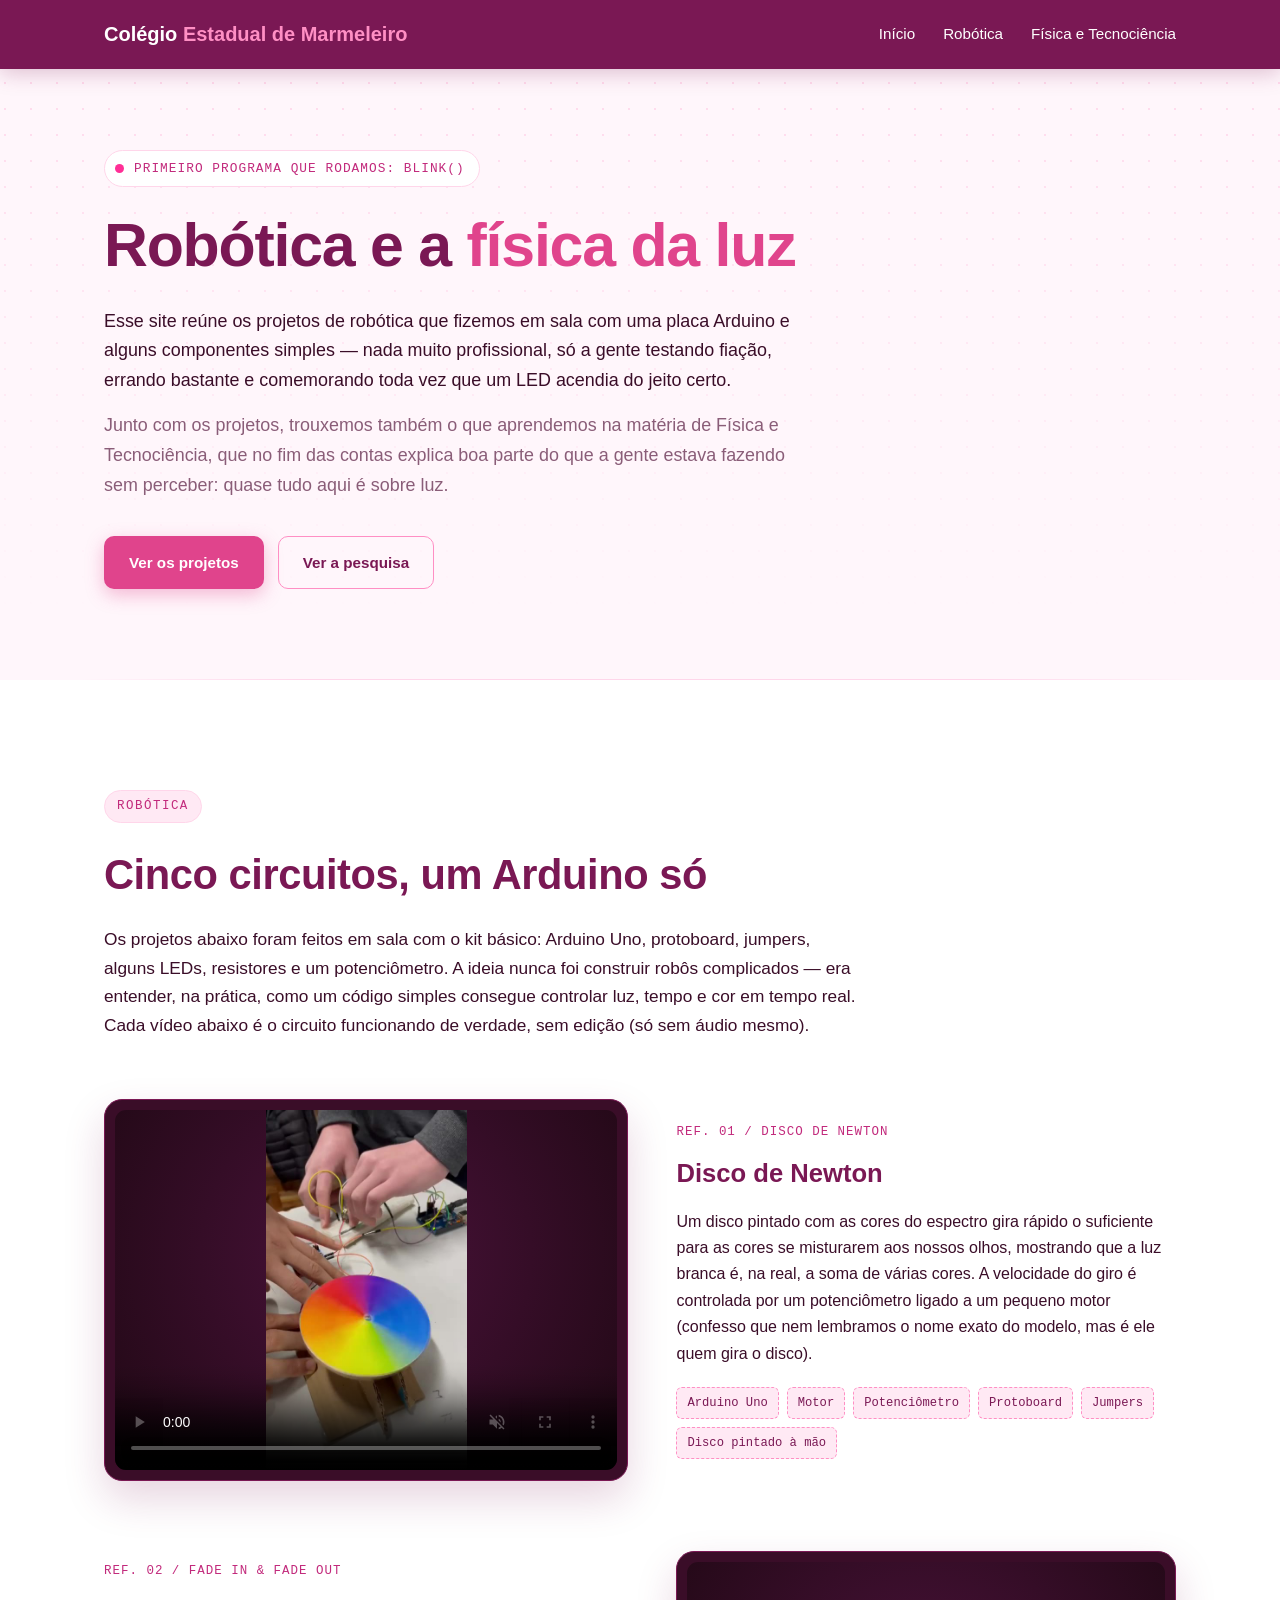
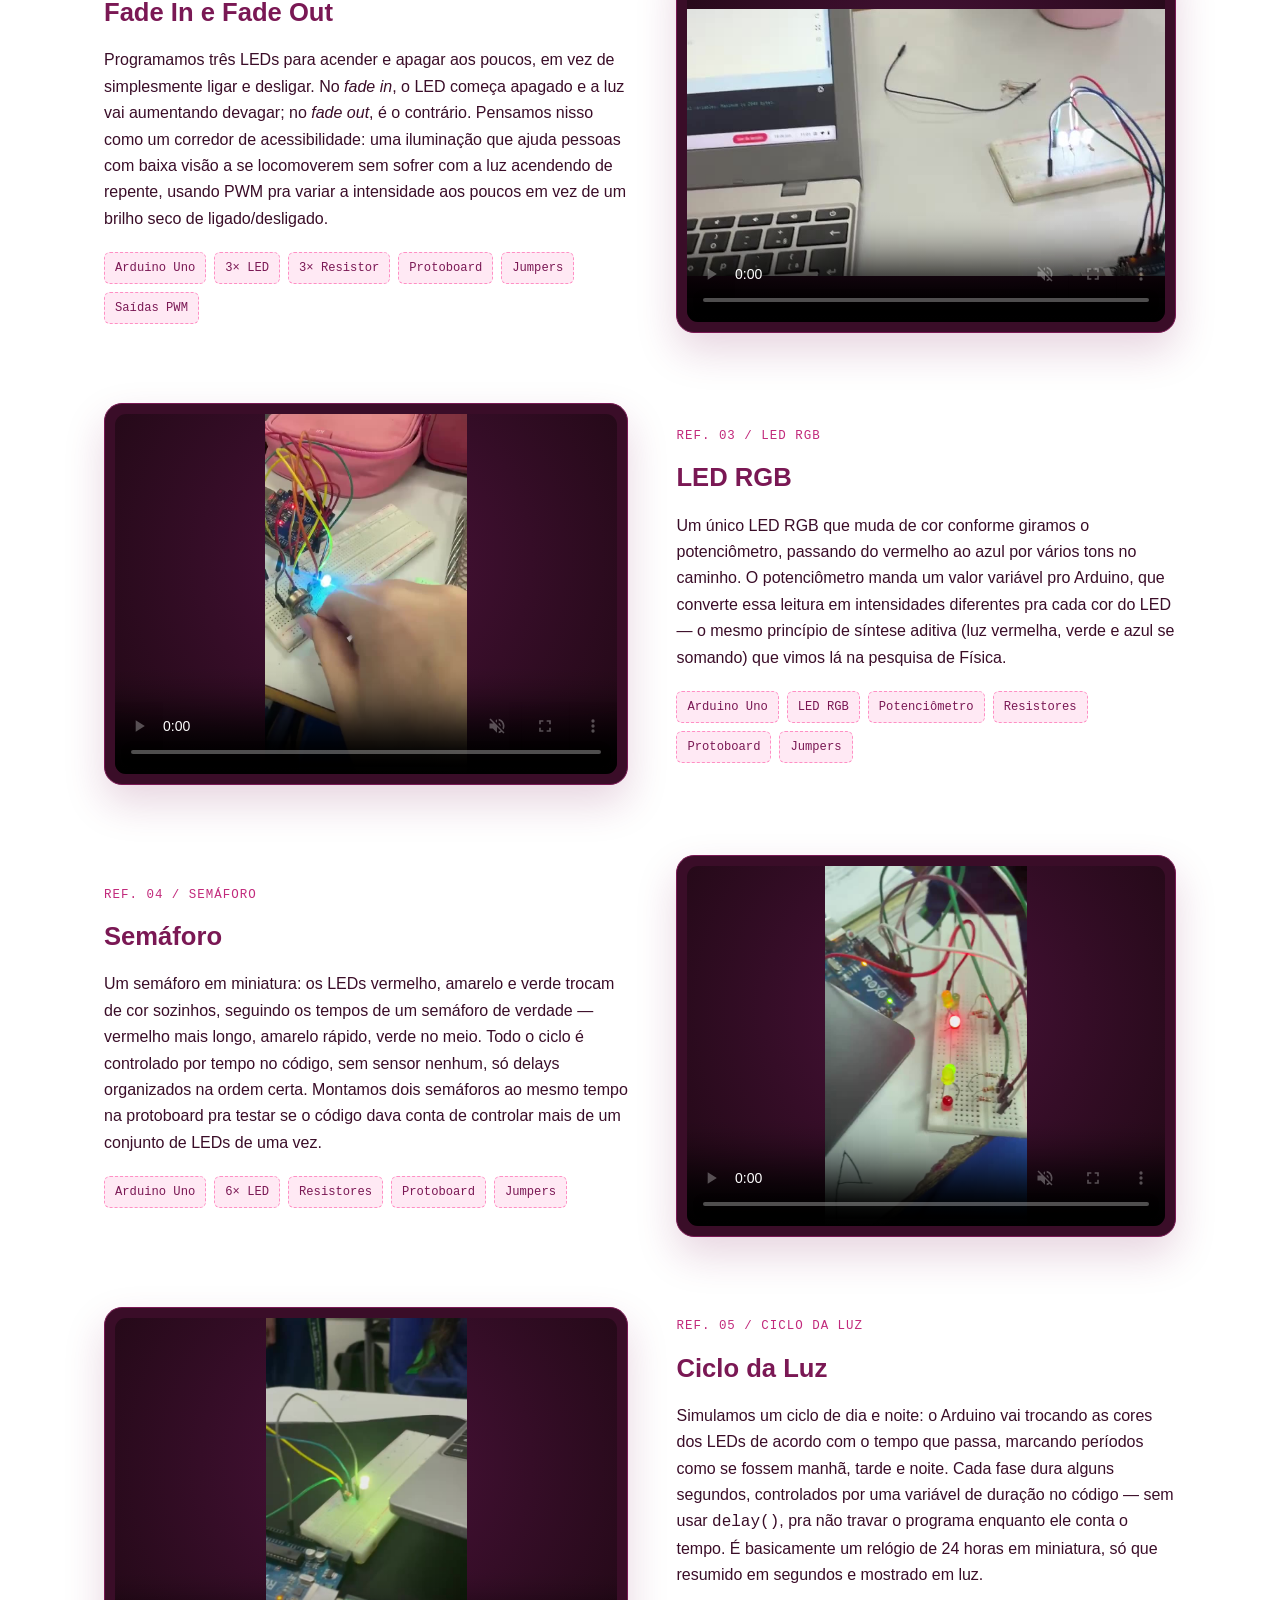
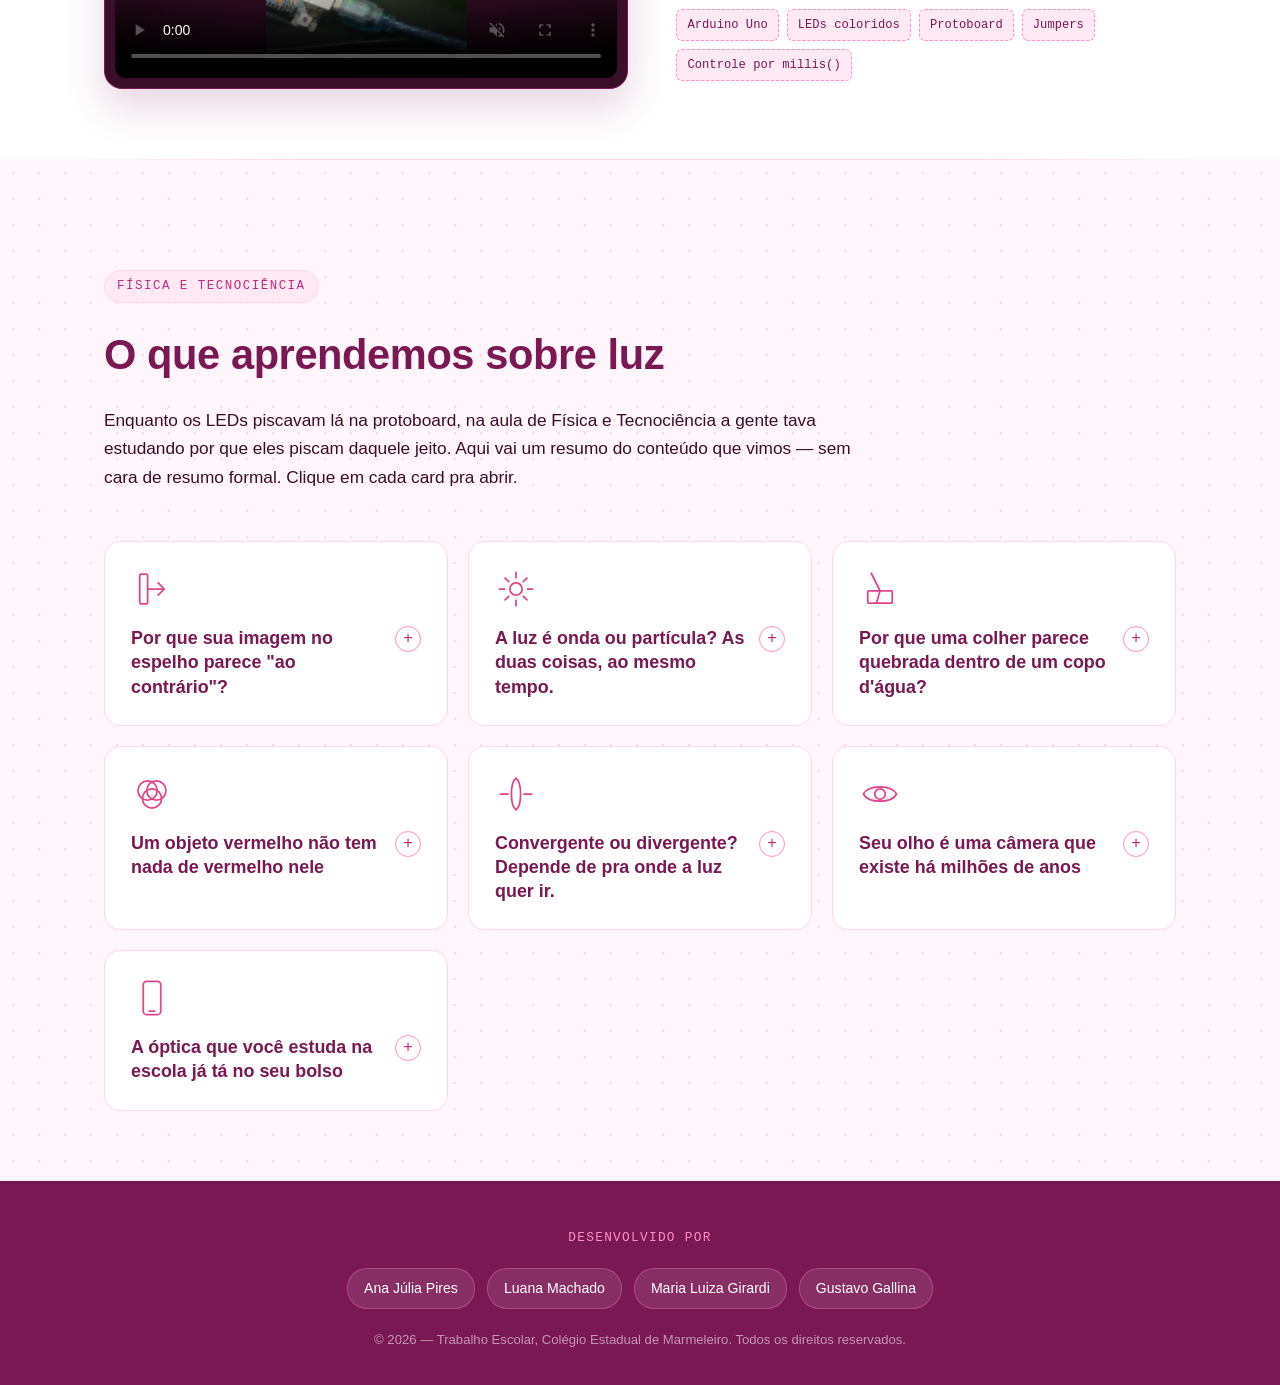
==== commit 1cb6fcb0: "Update index.html" ====
--- a/index.html
+++ b/index.html
@@ -305,10 +305,10 @@
     <footer>
         <p class="footer-titulo">Desenvolvido por</p>
         <ul class="integrantes-lista">
-            <li>Artur Francisco Bariviera Tonial</li>
-            <li>Natalha Stein</li>
-            <li>Mariana Junges Castoldi</li>
-            <li>Bianca Maria Detoni Martins</li>
+            <li>Ana Júlia Pires</li>
+            <li>Luana Machado</li>
+            <li>Maria Luiza Girardi</li>
+            <li>Gustavo Gallina</li>
         </ul>
         <p class="copy">&copy; <span id="ano-atual"></span> — Trabalho Escolar, Colégio Estadual de Marmeleiro. Todos os direitos reservados.</p>
     </footer>
--- a/styles.css
+++ b/styles.css
@@ -0,0 +1,631 @@
+/* =========================================================
+   ROBÓTICA & A FÍSICA DA LUZ — Colégio Estadual de Marmeleiro
+   styles.css
+   ========================================================= */
+
+/* ---------- Fontes ---------- */
+@import url('https://fonts.googleapis.com/css2?family=Space+Grotesk:wght@500;600;700&family=Inter:wght@400;500;600&family=IBM+Plex+Mono:wght@400;500&display=swap');
+
+/* ---------- Paleta (tons de rosa) ---------- */
+:root {
+    --rosa-800: #7a1854;   /* cabeçalho, rodapé, títulos fortes */
+    --rosa-600: #c22a7c;   /* links, bordas ativas, destaques */
+    --rosa-500: #e0448c;   /* botões, acento principal */
+    --rosa-300: #ff8fc4;   /* glow, ícones, hover */
+    --rosa-150: #ffd6ea;   /* bordas suaves */
+    --rosa-100: #ffe9f4;   /* fundo de cards */
+    --rosa-50:  #fff6fb;   /* fundo da página */
+    --glow: #ff2f96;       /* sombra neon */
+
+    --ink: #3a0d28;        /* texto principal */
+    --ink-soft: #8a5d78;   /* texto secundário */
+    --white: #ffffff;
+
+    --fonte-display: 'Space Grotesk', 'Helvetica Neue', Arial, sans-serif;
+    --fonte-corpo: 'Inter', 'Helvetica Neue', Arial, sans-serif;
+    --fonte-mono: 'IBM Plex Mono', 'Courier New', monospace;
+}
+
+/* ---------- Reset ---------- */
+* {
+    margin: 0;
+    padding: 0;
+    box-sizing: border-box;
+}
+
+html {
+    scroll-behavior: smooth;
+}
+
+body {
+    font-family: var(--fonte-corpo);
+    background-color: var(--rosa-50);
+    color: var(--ink);
+    line-height: 1.65;
+    -webkit-font-smoothing: antialiased;
+}
+
+img, video {
+    display: block;
+    max-width: 100%;
+}
+
+a {
+    color: inherit;
+}
+
+:focus-visible {
+    outline: 3px solid var(--rosa-600);
+    outline-offset: 3px;
+}
+
+@media (prefers-reduced-motion: reduce) {
+    *, *::before, *::after {
+        animation-duration: 0.001ms !important;
+        animation-iteration-count: 1 !important;
+        transition-duration: 0.001ms !important;
+        scroll-behavior: auto !important;
+    }
+}
+
+/* ---------- Layout base ---------- */
+.wrap {
+    max-width: 1120px;
+    margin: 0 auto;
+    padding: 0 24px;
+}
+
+section {
+    padding: 110px 0 70px;
+}
+
+.eyebrow {
+    display: inline-block;
+    font-family: var(--fonte-mono);
+    font-size: 0.78rem;
+    letter-spacing: 0.12em;
+    text-transform: uppercase;
+    color: var(--rosa-600);
+    background: var(--rosa-100);
+    border: 1px solid var(--rosa-150);
+    padding: 5px 12px;
+    border-radius: 999px;
+    margin-bottom: 18px;
+}
+
+.section-heading {
+    font-family: var(--fonte-display);
+    font-weight: 700;
+    font-size: clamp(1.9rem, 4vw, 2.6rem);
+    color: var(--rosa-800);
+    margin-bottom: 16px;
+    letter-spacing: -0.01em;
+}
+
+.section-lede {
+    max-width: 760px;
+    font-size: 1.08rem;
+    color: var(--ink);
+}
+
+.section-lede + .section-lede {
+    margin-top: 12px;
+}
+
+hr.divisor {
+    border: 0;
+    height: 1px;
+    background: linear-gradient(90deg, transparent, var(--rosa-150) 20%, var(--rosa-150) 80%, transparent);
+    max-width: 1120px;
+    margin: 0 auto;
+}
+
+/* =========================================================
+   CABEÇALHO
+   ========================================================= */
+header {
+    background-color: var(--rosa-800);
+    color: var(--white);
+    position: fixed;
+    top: 0;
+    width: 100%;
+    z-index: 1000;
+    box-shadow: 0 4px 20px rgba(122, 24, 84, 0.25);
+}
+
+.nav-container {
+    max-width: 1120px;
+    margin: 0 auto;
+    padding: 18px 24px;
+    display: flex;
+    justify-content: space-between;
+    align-items: center;
+}
+
+.logo h1 {
+    font-family: var(--fonte-display);
+    font-size: 1.25rem;
+    font-weight: 600;
+}
+
+.logo span {
+    color: var(--rosa-300);
+}
+
+nav ul {
+    list-style: none;
+    display: flex;
+    gap: 28px;
+}
+
+nav a {
+    color: var(--white);
+    text-decoration: none;
+    font-weight: 500;
+    font-size: 0.95rem;
+    position: relative;
+    padding-bottom: 4px;
+}
+
+nav a::after {
+    content: '';
+    position: absolute;
+    left: 0;
+    bottom: 0;
+    height: 2px;
+    width: 0;
+    background: var(--rosa-300);
+    transition: width 0.25s ease;
+}
+
+nav a:hover::after,
+nav a:focus-visible::after {
+    width: 100%;
+}
+
+/* =========================================================
+   HERO / INÍCIO — textura de protoboard + LED pulsando
+   ========================================================= */
+#inicio {
+    padding-top: 150px;
+    padding-bottom: 90px;
+    position: relative;
+    background-color: var(--rosa-50);
+    background-image:
+        radial-gradient(var(--rosa-150) 1.4px, transparent 1.4px);
+    background-size: 26px 26px;
+    background-position: -8px -8px;
+    overflow: hidden;
+}
+
+#inicio::after {
+    content: '';
+    position: absolute;
+    inset: 0;
+    background: linear-gradient(180deg, rgba(255,246,251,0) 0%, var(--rosa-50) 92%);
+    pointer-events: none;
+}
+
+.hero-inner {
+    max-width: 1120px;
+    margin: 0 auto;
+    padding: 0 24px;
+    position: relative;
+    z-index: 1;
+}
+
+.hero-kicker {
+    display: inline-flex;
+    align-items: center;
+    gap: 10px;
+    font-family: var(--fonte-mono);
+    font-size: 0.8rem;
+    letter-spacing: 0.08em;
+    text-transform: uppercase;
+    color: var(--rosa-600);
+    background: var(--white);
+    border: 1px solid var(--rosa-150);
+    padding: 7px 14px 7px 10px;
+    border-radius: 999px;
+    margin-bottom: 26px;
+}
+
+.led-dot {
+    width: 9px;
+    height: 9px;
+    border-radius: 50%;
+    background: var(--glow);
+    box-shadow: 0 0 0 0 rgba(255, 47, 150, 0.6);
+    animation: piscar 1.6s ease-in-out infinite;
+    flex-shrink: 0;
+}
+
+@keyframes piscar {
+    0%, 100% {
+        opacity: 1;
+        box-shadow: 0 0 8px 2px rgba(255, 47, 150, 0.55);
+    }
+    50% {
+        opacity: 0.25;
+        box-shadow: 0 0 0 0 rgba(255, 47, 150, 0);
+    }
+}
+
+.hero-inner h1 {
+    font-family: var(--fonte-display);
+    font-weight: 700;
+    font-size: clamp(2.4rem, 6vw, 3.8rem);
+    color: var(--rosa-800);
+    line-height: 1.08;
+    letter-spacing: -0.02em;
+    max-width: 850px;
+    margin-bottom: 28px;
+}
+
+.hero-inner h1 em {
+    font-style: normal;
+    color: var(--rosa-500);
+}
+
+.hero-lede {
+    max-width: 700px;
+    font-size: 1.12rem;
+    color: var(--ink);
+    margin-bottom: 16px;
+}
+
+.hero-lede-2 {
+    max-width: 700px;
+    font-size: 1.12rem;
+    color: var(--ink-soft);
+    margin-bottom: 36px;
+}
+
+.hero-ctas {
+    display: flex;
+    gap: 14px;
+    flex-wrap: wrap;
+}
+
+.btn {
+    font-family: var(--fonte-corpo);
+    font-weight: 600;
+    font-size: 0.95rem;
+    text-decoration: none;
+    padding: 13px 24px;
+    border-radius: 10px;
+    display: inline-block;
+    transition: transform 0.2s ease, box-shadow 0.2s ease, background-color 0.2s ease;
+    border: 1.5px solid transparent;
+}
+
+.btn-primario {
+    background: var(--rosa-500);
+    color: var(--white);
+    box-shadow: 0 6px 18px rgba(224, 68, 140, 0.35);
+}
+
+.btn-primario:hover {
+    background: var(--rosa-600);
+    transform: translateY(-2px);
+    box-shadow: 0 10px 22px rgba(224, 68, 140, 0.4);
+}
+
+.btn-secundario {
+    background: transparent;
+    color: var(--rosa-800);
+    border-color: var(--rosa-300);
+}
+
+.btn-secundario:hover {
+    background: var(--rosa-100);
+    transform: translateY(-2px);
+}
+
+/* =========================================================
+   ROBÓTICA — cards estilo "datasheet"
+   ========================================================= */
+#robotica {
+    background: var(--white);
+}
+
+.projetos {
+    margin-top: 60px;
+    display: flex;
+    flex-direction: column;
+    gap: 70px;
+}
+
+.projeto {
+    display: grid;
+    grid-template-columns: 1.05fr 1fr;
+    gap: 48px;
+    align-items: center;
+}
+
+.projeto:nth-child(even) .projeto-midia {
+    order: 2;
+}
+
+.projeto:nth-child(even) .projeto-texto {
+    order: 1;
+}
+
+.projeto-ref {
+    font-family: var(--fonte-mono);
+    font-size: 0.78rem;
+    color: var(--rosa-600);
+    letter-spacing: 0.08em;
+    display: block;
+    margin-bottom: 10px;
+}
+
+.projeto-texto h3 {
+    font-family: var(--fonte-display);
+    font-weight: 700;
+    font-size: 1.6rem;
+    color: var(--rosa-800);
+    margin-bottom: 14px;
+}
+
+.projeto-texto p {
+    color: var(--ink);
+    font-size: 1rem;
+    margin-bottom: 20px;
+}
+
+.componentes {
+    display: flex;
+    flex-wrap: wrap;
+    gap: 8px;
+}
+
+.componentes span {
+    font-family: var(--fonte-mono);
+    font-size: 0.76rem;
+    color: var(--rosa-800);
+    background: var(--rosa-100);
+    border: 1px dashed var(--rosa-300);
+    padding: 5px 10px;
+    border-radius: 6px;
+    white-space: nowrap;
+}
+
+/* "tela" do vídeo, tipo bezel de dispositivo */
+.projeto-midia {
+    background: var(--ink);
+    border-radius: 18px;
+    padding: 10px;
+    box-shadow: 0 18px 40px rgba(122, 24, 84, 0.18);
+    border: 1px solid var(--rosa-800);
+    transition: box-shadow 0.3s ease;
+}
+
+.projeto-midia:hover {
+    box-shadow: 0 20px 46px rgba(255, 47, 150, 0.3);
+}
+
+.tela {
+    position: relative;
+    width: 100%;
+    height: 360px;
+    border-radius: 11px;
+    overflow: hidden;
+    background: radial-gradient(circle at 50% 40%, #4a123a 0%, #200814 100%);
+    display: flex;
+    align-items: center;
+    justify-content: center;
+}
+
+.tela video {
+    width: 100%;
+    height: 100%;
+    object-fit: contain;
+}
+
+/* =========================================================
+   FÍSICA E TECNOCIÊNCIA — cards interativos
+   ========================================================= */
+#fisica {
+    background: var(--rosa-50);
+    background-image: radial-gradient(var(--rosa-150) 1.4px, transparent 1.4px);
+    background-size: 26px 26px;
+}
+
+.temas-grid {
+    margin-top: 50px;
+    display: grid;
+    grid-template-columns: repeat(auto-fit, minmax(300px, 1fr));
+    gap: 20px;
+}
+
+.tema-card {
+    background: var(--white);
+    border: 1px solid var(--rosa-150);
+    border-radius: 16px;
+    padding: 26px;
+    transition: border-color 0.25s ease, box-shadow 0.25s ease, transform 0.25s ease;
+}
+
+.tema-card:hover {
+    border-color: var(--rosa-300);
+    box-shadow: 0 14px 30px rgba(224, 68, 140, 0.14);
+    transform: translateY(-3px);
+}
+
+.tema-icone {
+    width: 42px;
+    height: 42px;
+    color: var(--rosa-500);
+    margin-bottom: 16px;
+}
+
+.tema-icone svg {
+    width: 100%;
+    height: 100%;
+    stroke: currentColor;
+    fill: none;
+    stroke-width: 2;
+    stroke-linecap: round;
+    stroke-linejoin: round;
+}
+
+.tema-toggle {
+    all: unset;
+    cursor: pointer;
+    display: flex;
+    justify-content: space-between;
+    align-items: flex-start;
+    gap: 12px;
+    width: 100%;
+}
+
+.tema-toggle h3 {
+    font-family: var(--fonte-display);
+    font-weight: 600;
+    font-size: 1.12rem;
+    color: var(--rosa-800);
+    line-height: 1.35;
+}
+
+.tema-plus {
+    flex-shrink: 0;
+    width: 26px;
+    height: 26px;
+    border-radius: 50%;
+    border: 1.5px solid var(--rosa-300);
+    color: var(--rosa-600);
+    display: flex;
+    align-items: center;
+    justify-content: center;
+    font-family: var(--fonte-mono);
+    font-size: 1rem;
+    transition: transform 0.3s ease, background 0.3s ease;
+}
+
+.tema-card.aberto .tema-plus {
+    transform: rotate(135deg);
+    background: var(--rosa-500);
+    color: var(--white);
+    border-color: var(--rosa-500);
+}
+
+.tema-conteudo {
+    display: grid;
+    grid-template-rows: 0fr;
+    transition: grid-template-rows 0.35s ease;
+}
+
+.tema-card.aberto .tema-conteudo {
+    grid-template-rows: 1fr;
+}
+
+.tema-conteudo-inner {
+    overflow: hidden;
+}
+
+.tema-card p.tema-texto {
+    padding-top: 14px;
+    color: var(--ink-soft);
+    font-size: 0.96rem;
+}
+
+.tema-label {
+    font-family: var(--fonte-mono);
+    font-size: 0.72rem;
+    color: var(--rosa-300);
+    letter-spacing: 0.08em;
+    text-transform: uppercase;
+    display: block;
+    margin-bottom: 8px;
+}
+
+/* =========================================================
+   RODAPÉ
+   ========================================================= */
+footer {
+    background-color: var(--rosa-800);
+    color: var(--white);
+    text-align: center;
+    padding: 46px 20px 34px;
+}
+
+footer p.footer-titulo {
+    font-family: var(--fonte-mono);
+    font-size: 0.8rem;
+    letter-spacing: 0.1em;
+    text-transform: uppercase;
+    color: var(--rosa-300);
+}
+
+.integrantes-lista {
+    list-style: none;
+    margin: 20px 0;
+    display: flex;
+    flex-wrap: wrap;
+    justify-content: center;
+    gap: 12px;
+}
+
+.integrantes-lista li {
+    background-color: rgba(255, 255, 255, 0.1);
+    border: 1px solid rgba(255, 143, 196, 0.3);
+    padding: 8px 16px;
+    border-radius: 20px;
+    font-size: 0.88rem;
+}
+
+footer .copy {
+    color: rgba(255, 255, 255, 0.55);
+    font-size: 0.82rem;
+    margin-top: 10px;
+}
+
+/* =========================================================
+   RESPONSIVO
+   ========================================================= */
+@media (max-width: 860px) {
+    .projeto,
+    .projeto:nth-child(even) .projeto-midia,
+    .projeto:nth-child(even) .projeto-texto {
+        order: initial;
+    }
+    .projeto {
+        grid-template-columns: 1fr;
+        gap: 26px;
+    }
+    .tela {
+        height: 300px;
+    }
+}
+
+@media (max-width: 768px) {
+    .nav-container {
+        flex-direction: column;
+        gap: 14px;
+        padding: 16px 20px;
+    }
+    nav ul {
+        flex-wrap: wrap;
+        justify-content: center;
+        gap: 18px;
+    }
+    #inicio {
+        padding-top: 175px;
+    }
+    section {
+        padding: 80px 0 50px;
+    }
+}
+
+@media (max-width: 480px) {
+    .tela {
+        height: 240px;
+    }
+    .hero-ctas {
+        flex-direction: column;
+    }
+    .btn {
+        text-align: center;
+    }
+}
